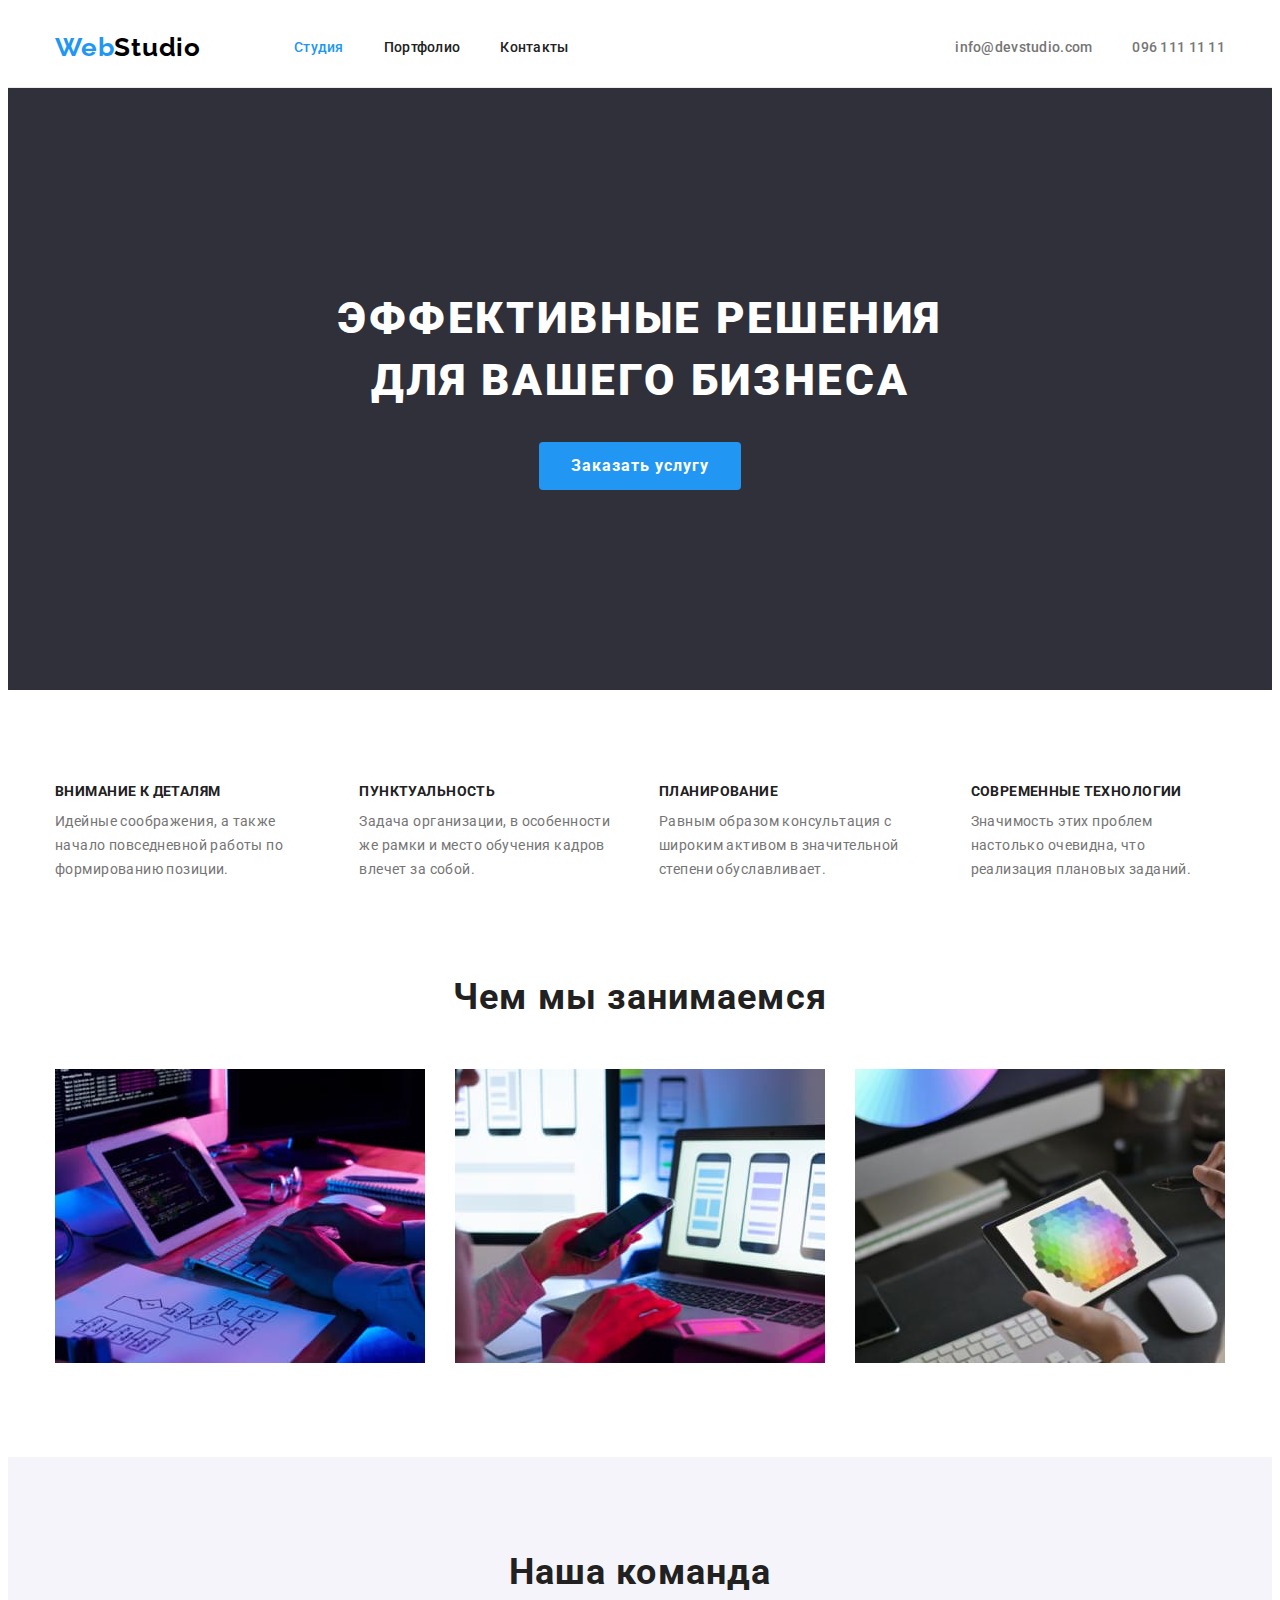
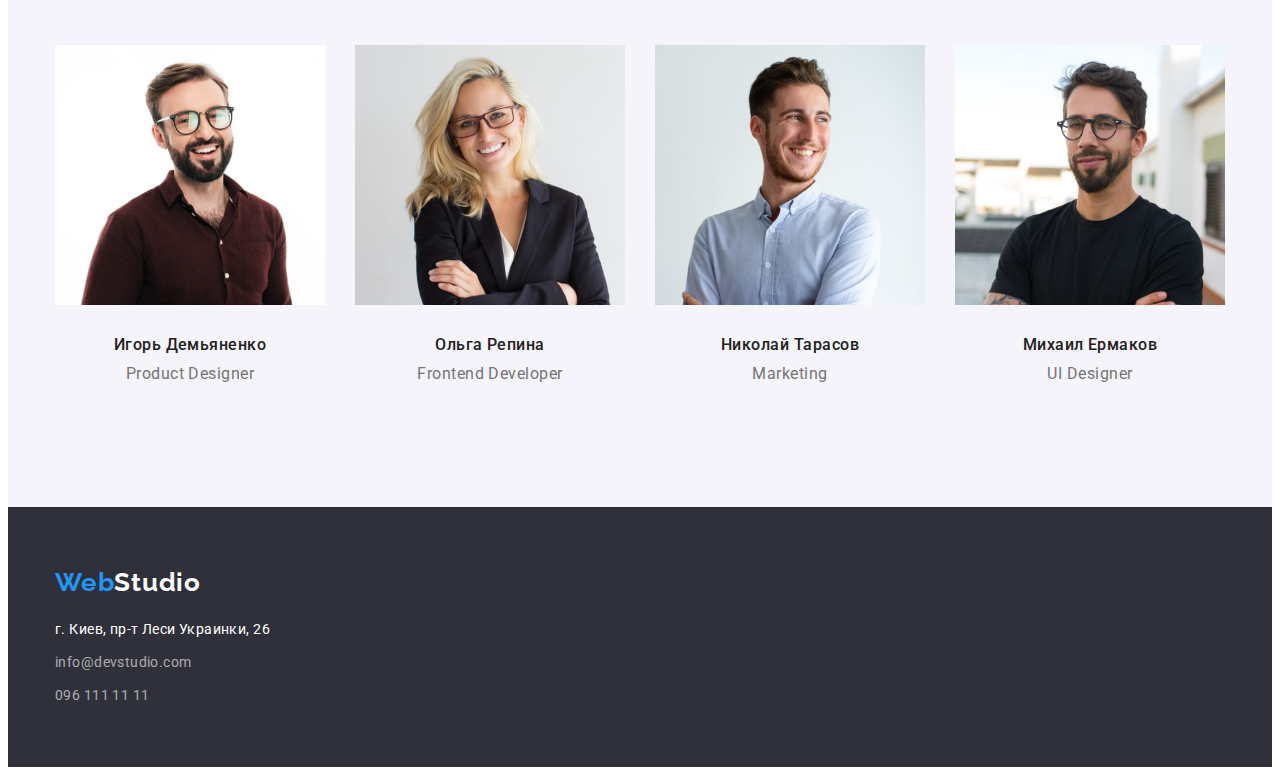
==== index.html @ 3baea6d1 "Initial commit" ====
<!DOCTYPE html>
<html lang="ru">
<head>
    <meta charset="UTF-8">
    <meta http-equiv="X-UA-Compatible" content="IE=edge">
    <meta name="viewport" content="width=device-width, initial-scale=1.0">
    <title>Студия</title>
<link rel="preconnect" href="https://fonts.googleapis.com">
<link rel="preconnect" href="https://fonts.gstatic.com" crossorigin>
<link href="https://fonts.googleapis.com/css2?family=Raleway:wght@700&family=Roboto:wght@400;500;700;900&display=swap"
      rel="stylesheet">
<link rel="stylesheet" href="https://cdnjs.cloudflare.com/ajax/libs/modern-normalize/1.1.0/modern-normalize.min.css"
    integrity="sha512-wpPYUAdjBVSE4KJnH1VR1HeZfpl1ub8YT/NKx4PuQ5NmX2tKuGu6U/JRp5y+Y8XG2tV+wKQpNHVUX03MfMFn9Q=="
    crossorigin="anonymous" referrerpolicy="no-referrer" />
<link rel="stylesheet" href="./css/styles.css">
</head>
<body class="body">
<!-- header -->
<header class="header">
    <!-- навигация -->
        <div class="main-nav container">
            <nav class="navigation">
            <a href="./index.html" class="logo logo-h">Web<span class="logo-header">Studio</span></a>
            <ul class="site-nav">
                <li class="nav-item"><a href="./index.html" class="nav-link current">Студия</a></li>
                <li class="nav-item"><a href="./portfolio.html" class="nav-link">Портфолио</a></li>
                <li class="nav-item"><a href="/" class="nav-link">Контакты</a></li>
            </ul>
        </nav>
        <ul class="header-info">
            <li class="nav-item"><a href="mailto:info@devstudio.com" class="contacts-header">info@devstudio.com</a></li>
            <li class="nav-item"><a href="tel:+380961111111" class="contacts-header">096 111 11 11</a></li>
        </ul>
    </div>
</header>  
    <main>
<!-- hero -->
<section class="hero">
        <h1 class="hero-title">Эффективные решения <br>для вашего бизнеса</h1>
        <button type="button" class="hero-button">Заказать услугу</button>
</section>
<!-- особенности -->
<section class="section">
<div class="container">
        <h2 class="vis-hiden">Особенности</h2>
        <ul class="features">
            <li class="title-txt">
                <h3 class="title">Внимание к деталям</h3>
                <p class="text">Идейные соображения, а также начало повседневной работы по формированию позиции.</p>
            </li>
            <li class="title-txt">
                <h3 class="title">Пунктуальность</h3>
                <p class="text">Задача организации, в особенности же рамки и место обучения кадров влечет за собой.</p>
            </li>
            <li class="title-txt">
                <h3 class="title">Планирование</h3>
                <p class="text">Равным образом консультация с широким активом в значительной степени обуславливает.</p>
            </li>
            <li class="title-txt">
                <h3 class="title">Современные технологии</h3>
                <p class="text">Значимость этих проблем настолько очевидна, что реализация плановых заданий.</p>
            </li>
        </ul>
</div>
</section>
<!-- чем мы занимаемся -->
<section class="section section-work">
        <div class="container">
            <h2 class="section-title">Чем мы занимаемся</h2>
            <ul class="work">
                <li class="work-list">
                    <img src="./images/programming.jpg" alt="Програмирование" width="370" />
                </li>
                <li class="work-list">
                    <img src="./images/development.jpg" alt="Разработка" width="370" />
                </li>
                <li class="work-list">
                    <img src="./images/design.jpg" alt="Дизайн" width="370" />
                </li>
            </ul>
        </div>
</section>
<!-- команда -->
<section class="section section-team">
    <div class="container">
        <h2 class="section-title">Наша команда</h2>
        <ul class="team">
            <li class="team-unit">
                <img src="./images/product_designer.jpg" alt="Игорь Демьяненко" width="370" />
                <div class="team-txt">
                    <h3 class="team-title">Игорь Демьяненко</h3>
                <p lang="en" class="team-post">Product Designer</p>
                </div>
            </li>
            <li class="team-unit">
                <img src="./images/frontend_developer.jpg" alt="Ольга Репина" width="370" />
                <div class="team-txt">
                    <h3 class="team-title">Ольга Репина</h3>
                <p lang="en" class="team-post">Frontend Developer</p>
                </div>
            </li>
            <li class="team-unit">
                <img src="./images/marketing.jpg" alt="Николай Тарасов" width="370" />
                <div class="team-txt">
                    <h3 class="team-title">Николай Тарасов</h3>
                <p lang="en" class="team-post">Marketing</p>
                </div>
            </li>
            <li class="team-unit">
                <img src="./images/ui_designer.jpg" alt="Михаил Ермаков" width="370" />
               <div class="team-txt">
                    <h3 class="team-title">Михаил Ермаков</h3>
                <p lang="en" class="team-post">UI Designer</p>
               </div>
            </li>
        </ul>
    </div>
    </section>
</main>
<!-- footer -->
<footer class="footer">
    <div class="container">
       <a href="./index.html" class="logo logo-f">Web<span class="logo-footer">Studio</span></a>
        <address>
            <ul class="footer-info">
                <li class="footer-item"><a href="https://goo.gl/maps/7974E7wmpm6zUWJ98"
                        class="contacts-footer location">г. Киев, пр-т Леси
                        Украинки, 26</a>
                </li>
                <li class="footer-item"><a href="mailto:info@devstudio.com" class="contacts-footer">info@devstudio.com</a></li>
                <li class="footer-item"><a href="tel:+380961111111" class="contacts-footer">096 111 11 11</a></li>
            </ul>
        </address>
    </div>
</footer>
</body>

</html>
---- css/styles.css ----
:root {
  --title-text-color: #212121;
  --secondary-background-color: #f5f4fa;
  --primary-text-color: #757575;
  --accent-color: #2196f3;
  --primary-font: "Roboto";
  --secondary-font: "Raleway";
}

*,
*::before,
*::after {
  box-sizing: border-box;
}

body {
  color: var(--title-text-color);
  font-family: var(--primary-font), sans-serif;
  background-color: #ffffff;
}

address {
  font-style: normal;
}

ul,
ol {
  list-style: none;
  margin: 0;
  padding: 0;
}

h1,
h2,
h3,
h4,
h5,
h6,
p {
  margin: 0;
}

a {
  text-decoration: none;
}

img {
  display: block;
  max-width: 100%;
  height: auto;
}
/* ===container=== */
.container {
  margin-left: auto;
  margin-right: auto;
  padding-left: 15px;
  padding-right: 15px;
  width: 1200px;
}
/* ================================================ */

/* скрытые элементы */
.vis-hiden {
  width: 1px;
  height: 1px;
  visibility: hidden;
  margin-top: -1px;
}

/* ===навигация сайта===, ===header=== */

.header {
  border-bottom: 1px solid #ececec;
}

.main-nav {
  display: flex;
}

.header-info {
  margin-left: auto;
}
.site-nav,
.header-info {
  display: flex;
}

.navigation {
  display: flex;
  align-items: center;
}

.nav-item {
  margin-right: 40px;
}
.nav-item:last-child {
  margin-right: 0;
}

.nav-link,
.contacts-header {
  padding: 32px 0;
  display: block;
  color: var(--title-text-color);
  font-weight: 500;
  font-size: 14px;
  line-height: 1.1;
  letter-spacing: 0.02em;
}
.contacts-header {
  color: var(--primary-text-color);
}

.nav-link:focus,
.contacts-header:hover,
.nav-link:hover,
.contacts-header:focus,
.nav-link.current {
  color: var(--accent-color);
}

/* ============================================= */

/* логотип студии */
.logo {
  display: inline-block;
  color: var(--accent-color);
  font-family: var(--secondary-font);
  font-weight: 700;
  font-size: 26px;
  line-height: 1.2;
  letter-spacing: 0.03em;
}

.logo.logo-h {
  margin-right: 93px;
}

.logo-header {
  color: #000000;
}
.logo-footer {
  color: #ffffff;
}
/* =============================================== */

/* страница ===студия=== */

/* герой */
.hero {
  text-align: center;
  background-color: #2f303a;
  padding: 200px 0;
}

.hero-button {
  border-radius: 4px;
  border: transparent;
  display: inline-block;
  padding: 10px 32px;
  font-family: inherit;
  font-weight: 700;
  font-size: 16px;
  line-height: 1.8;
  letter-spacing: 0.06em;
  cursor: pointer;
  color: #ffffff;
  background: var(--accent-color);
}

.hero-title {
  margin-bottom: 30px;
  color: #ffffff;
  font-weight: 900;
  font-size: 44px;
  line-height: 1.4;
  letter-spacing: 0.06em;
  text-transform: uppercase;
}
/* ========================================== */

/* заголовки секций студии */
.section {
  padding: 94px 0;
}

.section-title {
  text-align: center;
  margin-bottom: 50px;
  font-weight: 700;
  font-size: 36px;
  line-height: 1.2;
  letter-spacing: 0.03em;
}
/* ========================================= */

/* особенности */
.features {
  display: flex;
}

.title {
  margin-bottom: 10px;
  color: var(--title-text-color);
  font-weight: 700;
  font-size: 14px;
  line-height: 1.14;
  letter-spacing: 0.03em;
  text-transform: uppercase;
}

.text {
  color: var(--primary-text-color);
  font-size: 14px;
  line-height: 1.71;
  letter-spacing: 0.03em;
}

.title-txt {
  margin-right: 30px;
}

.title-txt:last-child {
  margin-right: 0;
}

/* ======================================== */

/* чем мы занимаемся */
.section-work {
  padding-top: 0;
}

.work {
  display: flex;
}

.work-list {
  margin-right: 30px;
}

.work-list:last-child {
  margin-right: 0;
}
/* ======================================== */

/* команда */
.section-team {
  background-color: var(--secondary-background-color);
}
.team-txt {
  padding: 30px 0;
}

.team {
  margin-left: -30px;
  display: flex;
  wrap: wrap;
}

.team-unit {
  flex-basis: calc(100% / 4 - 30px);
  margin-left: 30px;
}

.team-title {
  margin-bottom: 10px;
  text-align: center;
  font-weight: 500;
  font-size: 16px;
  line-height: 1.2;
  letter-spacing: 0.03em;
}

.team-post {
  text-align: center;
  color: var(--primary-text-color);
  font-size: 16px;
  line-height: 1.2;
  letter-spacing: 0.03em;
}
/* ============================================ */

/* страница ===портфолио===*/

/* кнопки портфолио */
.filter-btn {
  margin-right: 8px;
}

.filter-btn:last-child {
  margin-right: 0;
}

.button:hover,
.button:focus {
  color: var(--accent-color);
}
.button:active {
  background-color: var(--accent-color);
  color: #ffffff;
}

.filter {
  margin-bottom: 50px;
  display: flex;
  justify-content: center;
}

.button {
  border: transparent;
  border-radius: 4px;
  text-align: center;
  padding: 6px 22px;
  font-family: inherit;
  cursor: pointer;
  font-weight: 500;
  font-size: 16px;
  line-height: 1.6;
}
/* ============================================= */

/* галерея портфолио */
.portfolio {
  display: flex;
  flex-wrap: wrap;
  margin-left: -30px;
  margin-top: -30px;
}

.item {
  flex-basis: calc(100% / 3 - 30px);
  margin-left: 30px;
  margin-top: 30px;
}
.port-txt {
  border: 1px solid #eeeeee;
  padding: 20px 24px;
}

.port-title {
  margin-bottom: 4px;
  font-weight: 700;
  font-size: 18px;
  line-height: 2;
  letter-spacing: 0.06em;
}

.port-branch {
  color: var(--primary-text-color);
  font-size: 16px;
  line-height: 1.9;
  letter-spacing: 0.03em;
}
/* ================================================ */

/* ===футер=== */
.footer {
  background: #2f303a;
  padding: 60px 0;
}
.logo.logo-f {
  margin-bottom: 20px;
}

/* footer contacts  */
.contacts-footer {
  font-size: 14px;
  line-height: 1.7;
  letter-spacing: 0.03em;
  color: rgba(255, 255, 255, 0.6);
}

.contacts-footer.location {
  color: #ffffff;
}

.contacts-footer:focus,
.contacts-footer:hover {
  color: var(--accent-color);
}

.footer-item {
  margin-bottom: 9px;
}
.footer-item:last-child {
  margin-bottom: 0;
}
/* =================== end of css ================== */
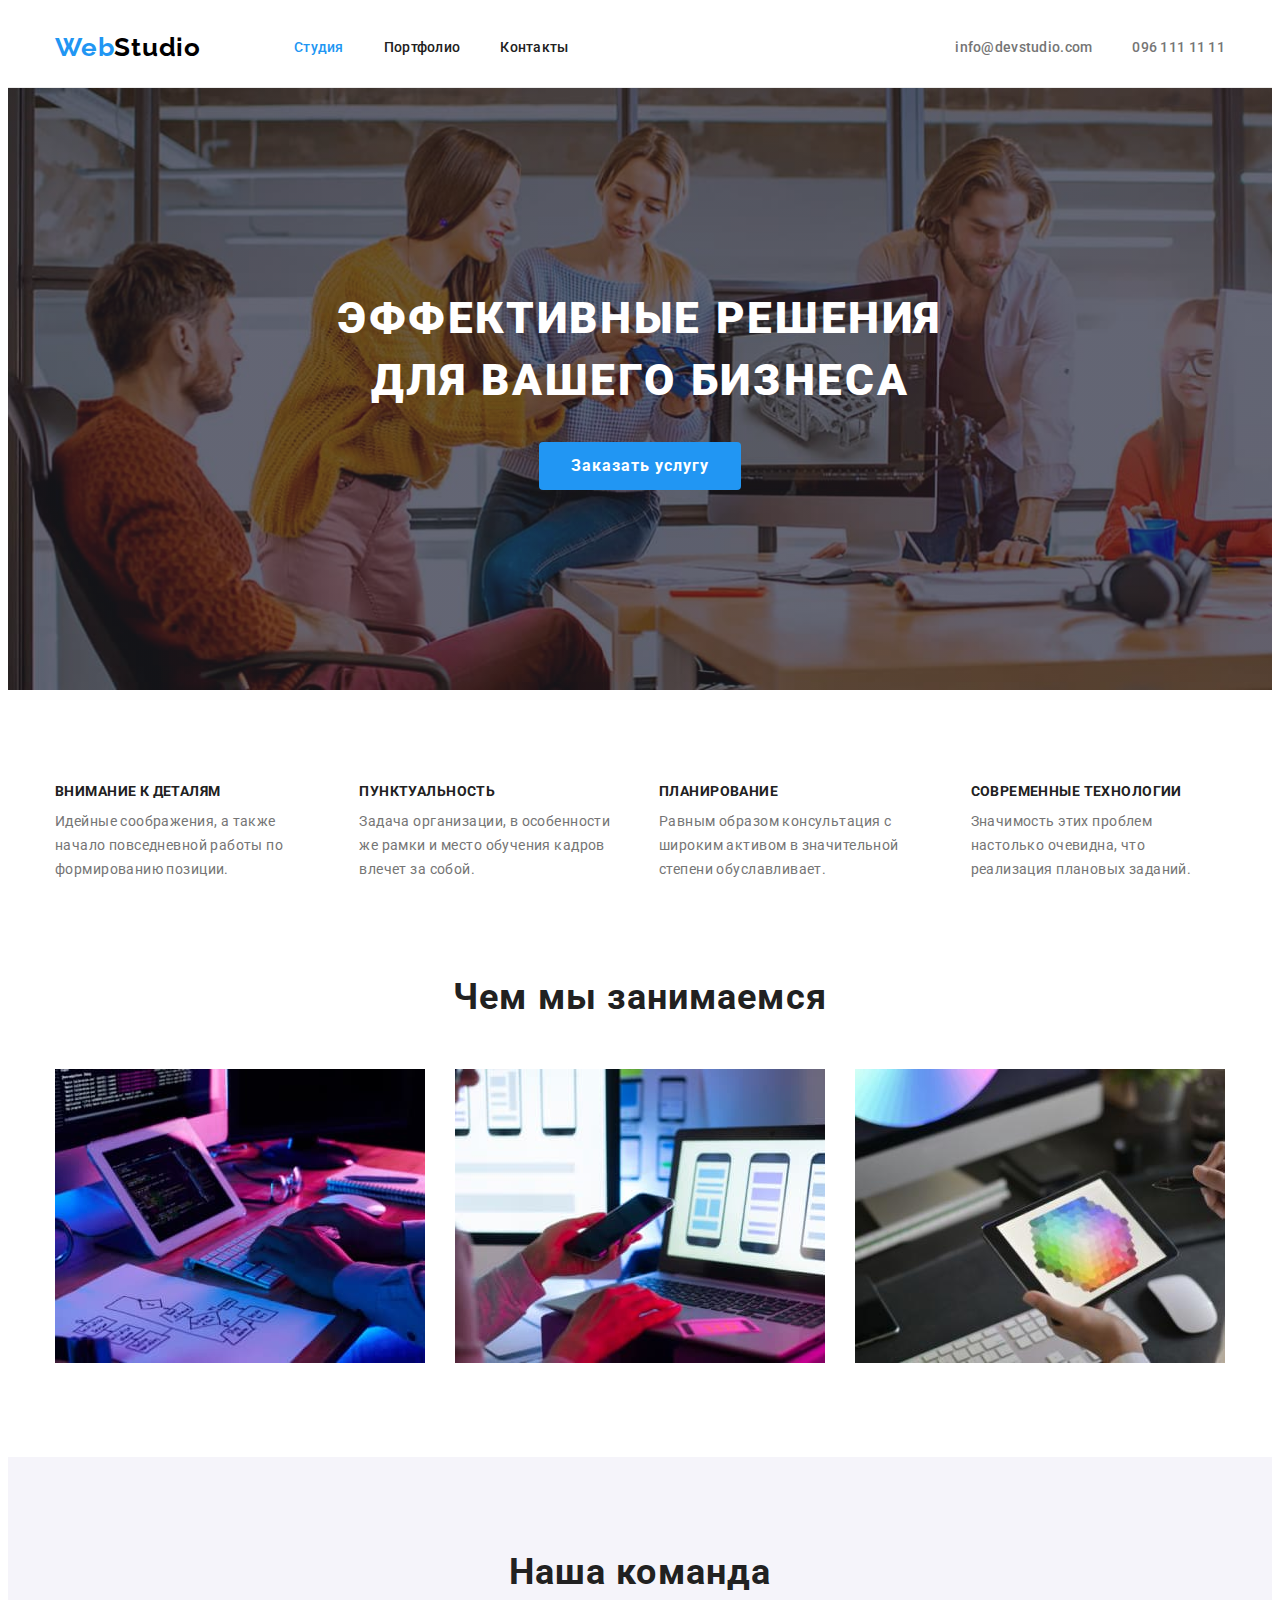
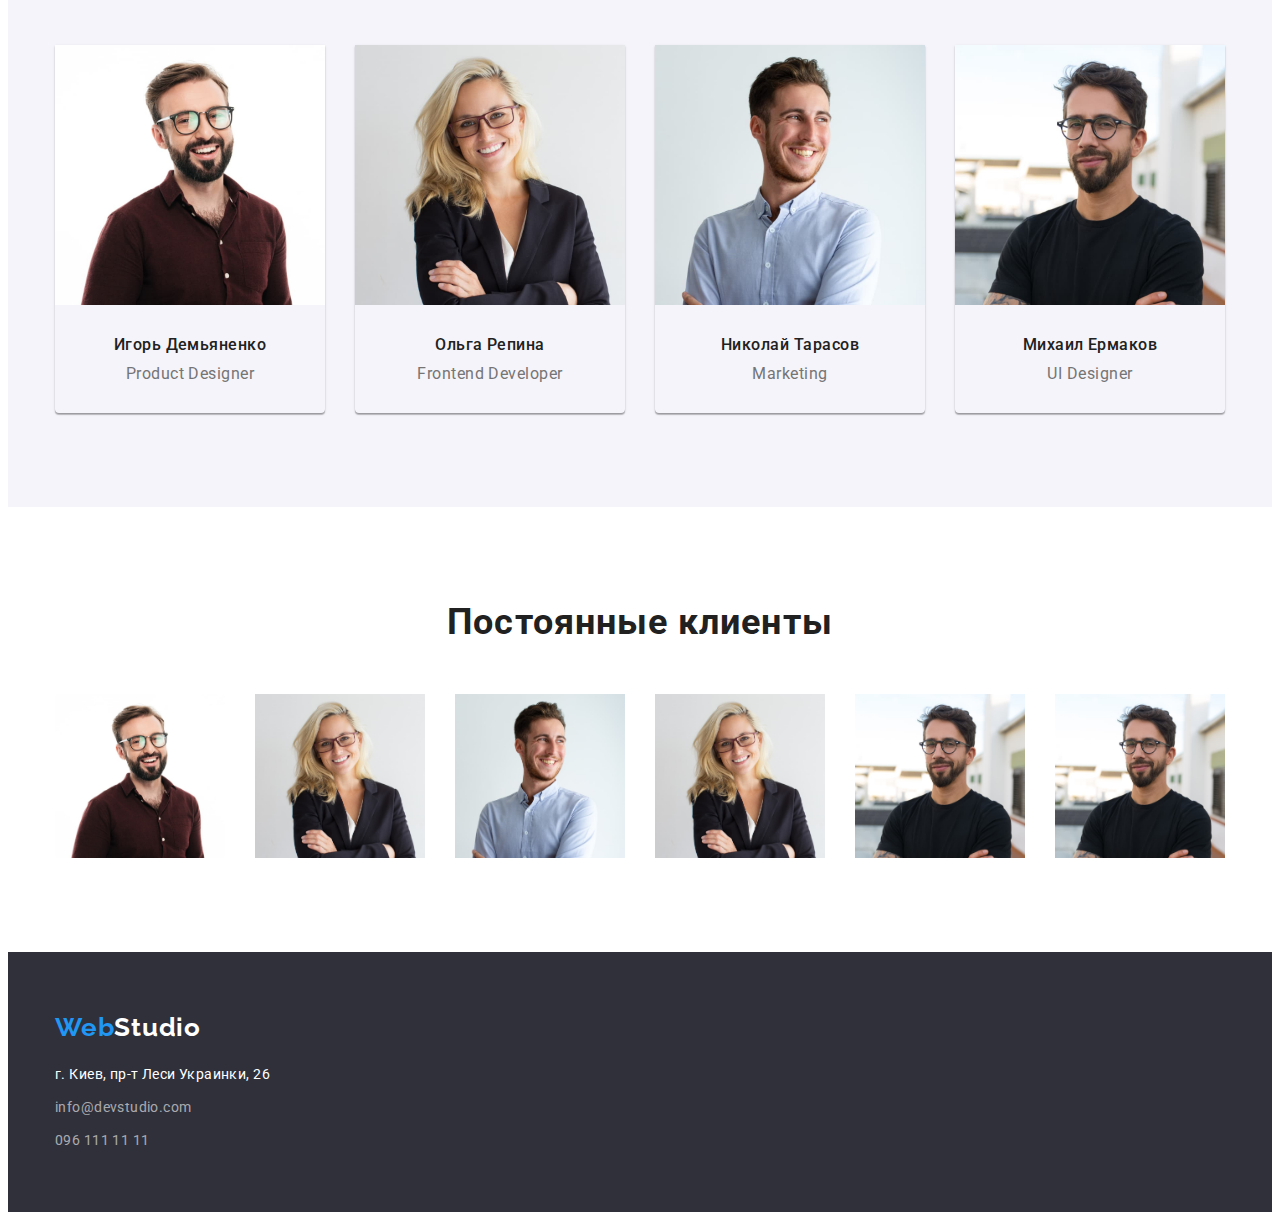
==== commit 73b7bd84: "сделал фона и тени" ====
--- a/index.html
+++ b/index.html
@@ -28,7 +28,11 @@
             </ul>
         </nav>
         <ul class="header-info">
-            <li class="nav-item"><a href="mailto:info@devstudio.com" class="contacts-header">info@devstudio.com</a></li>
+            <li class="nav-item"><a href="mailto:info@devstudio.com" class="contacts-header">
+                <span class="icon"></span>
+                info@devstudio.com
+            </a>
+            </li>
             <li class="nav-item"><a href="tel:+380961111111" class="contacts-header">096 111 11 11</a></li>
         </ul>
     </div>
@@ -116,6 +120,38 @@
         </ul>
     </div>
     </section>
+    <!-- клиенты -->
+    <!-- список ссылок -->
+    <section class="section section-client">
+        <div class="container">
+            <h2 class="section-title">Постоянные клиенты</h2>
+            <ul class="clients">
+                <li class="cl-unit">
+                    <img src="./images/product_designer.jpg" alt="Игорь Демьяненко" width="370" />
+                </li>
+
+                <li class="cl-unit">
+                    <img src="./images/frontend_developer.jpg" alt="Ольга Репина" width="370" />
+                </li>
+
+                <li class="cl-unit">
+                    <img src="./images/marketing.jpg" alt="Николай Тарасов" width="370" />
+                </li>
+
+                <li class="cl-unit">
+                    <img src="./images/frontend_developer.jpg" alt="Ольга Репина" width="370" />
+                </li>
+
+                <li class="cl-unit">
+                    <img src="./images/ui_designer.jpg" alt="Михаил Ермаков" width="370" />
+                </li>
+
+                <li class="cl-unit">
+                    <img src="./images/ui_designer.jpg" alt="Михаил Ермаков" width="370" />
+                </li>
+            </ul>
+        </div>
+    </section>
 </main>
 <!-- footer -->
 <footer class="footer">
--- a/css/styles.css
+++ b/css/styles.css
@@ -148,8 +148,15 @@
 
 /* герой */
 .hero {
+  background-color: #212121;
+  background-image: linear-gradient(
+      rgba(47, 48, 58, 0.4),
+      rgba(47, 48, 58, 0.4)
+    ),
+    url(../images/bg-1.jpg);
+  background-size: cover;
   text-align: center;
-  background-color: #2f303a;
+  background-repeat: no-repeat;
   padding: 200px 0;
 }
 
@@ -261,6 +268,9 @@
 .team-unit {
   flex-basis: calc(100% / 4 - 30px);
   margin-left: 30px;
+  box-shadow: 0px 1px 3px rgba(0, 0, 0, 0.12), 0px 1px 1px rgba(0, 0, 0, 0.14),
+    0px 2px 1px rgba(0, 0, 0, 0.2);
+  border-radius: 0px 0px 4px 4px;
 }
 
 .team-title {
@@ -281,6 +291,21 @@
 }
 /* ============================================ */
 
+/* клиенты */
+
+.clients {
+  margin-left: -30px;
+  display: flex;
+  wrap: wrap;
+}
+
+.cl-unit {
+  flex-basis: calc(100% / 6 - 30px);
+  margin-left: 30px;
+}
+
+/* ============================================ */
+
 /* страница ===портфолио===*/
 
 /* кнопки портфолио */
@@ -295,6 +320,8 @@
 .button:hover,
 .button:focus {
   color: var(--accent-color);
+  box-shadow: 0px 1px 1px rgba(0, 0, 0, 0.12), 0px 4px 4px rgba(0, 0, 0, 0.06),
+    1px 4px 6px rgba(0, 0, 0, 0.16);
 }
 .button:active {
   background-color: var(--accent-color);
@@ -329,10 +356,16 @@
 }
 
 .item {
+  cursor: pointer;
   flex-basis: calc(100% / 3 - 30px);
   margin-left: 30px;
   margin-top: 30px;
 }
+.item:hover {
+  box-shadow: 0px 1px 1px rgba(0, 0, 0, 0.12), 0px 4px 4px rgba(0, 0, 0, 0.06),
+    1px 4px 6px rgba(0, 0, 0, 0.16);
+}
+
 .port-txt {
   border: 1px solid #eeeeee;
   padding: 20px 24px;
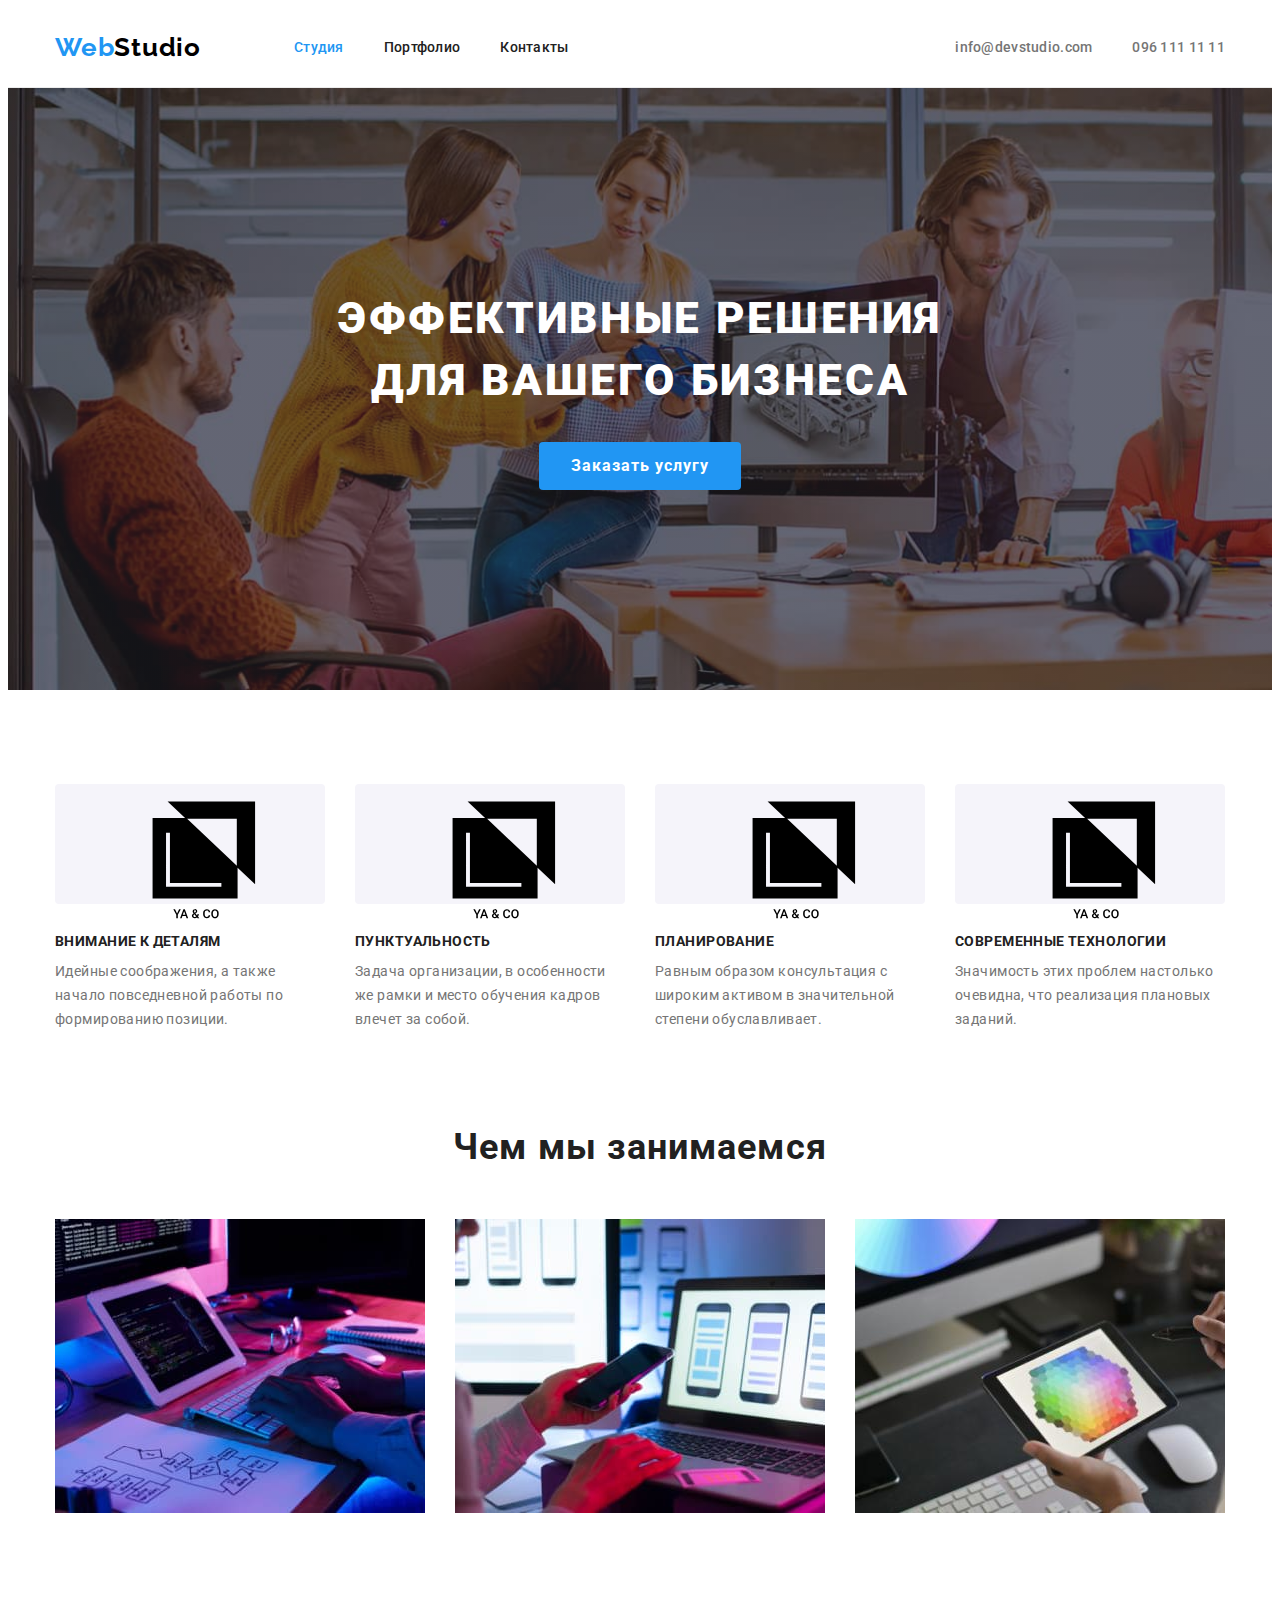
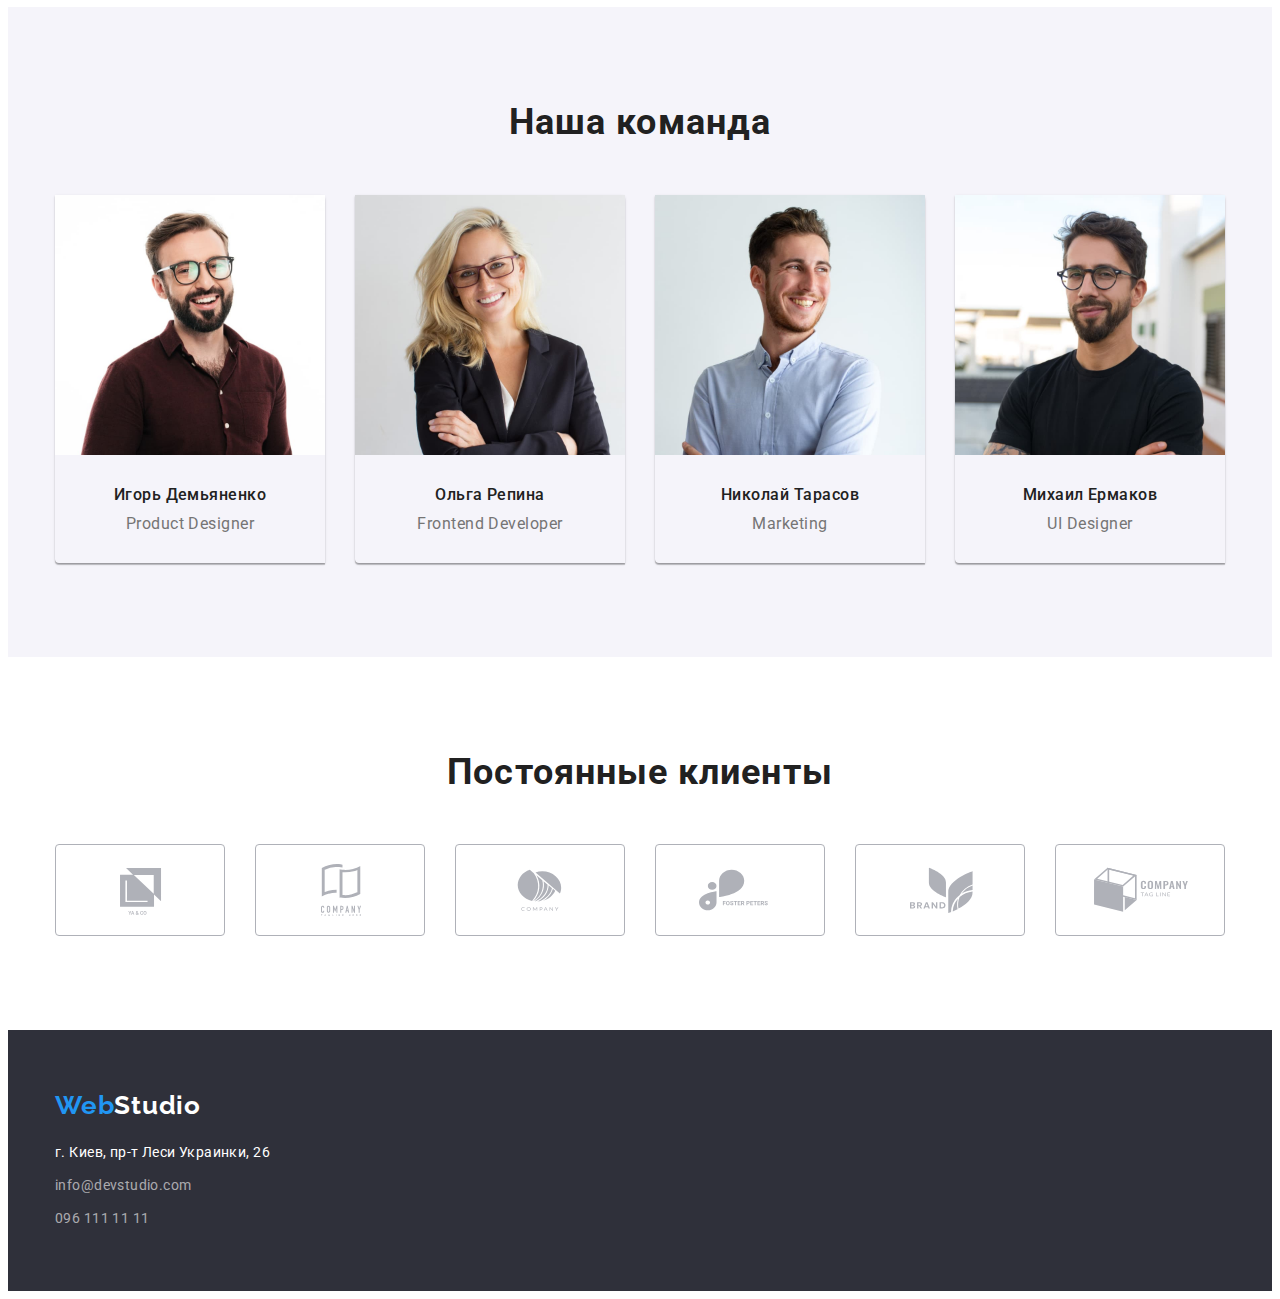
==== commit 26541259: "стартанул особенности" ====
--- a/index.html
+++ b/index.html
@@ -49,18 +49,38 @@
         <h2 class="vis-hiden">Особенности</h2>
         <ul class="features">
             <li class="title-txt">
+                <div class="feat-ico">
+                <svg class="feat-logo">
+                    <use href="./images/sprite.svg#icon-cl1"></use>
+                </svg>
+            </div>
                 <h3 class="title">Внимание к деталям</h3>
                 <p class="text">Идейные соображения, а также начало повседневной работы по формированию позиции.</p>
             </li>
             <li class="title-txt">
+                <div class="feat-ico">
+                <svg class="feat-logo">
+                    <use href="./images/sprite.svg#icon-cl1"></use>
+                </svg>
+            </div>
                 <h3 class="title">Пунктуальность</h3>
                 <p class="text">Задача организации, в особенности же рамки и место обучения кадров влечет за собой.</p>
             </li>
             <li class="title-txt">
+                <div class="feat-ico">
+                <svg class="feat-logo">
+                    <use href="./images/sprite.svg#icon-cl1"></use>
+                </svg>
+            </div>
                 <h3 class="title">Планирование</h3>
                 <p class="text">Равным образом консультация с широким активом в значительной степени обуславливает.</p>
             </li>
             <li class="title-txt">
+                <div class="feat-ico">
+                <svg class="feat-logo">
+                    <use href="./images/sprite.svg#icon-cl1"></use>
+                </svg>
+            </div>
                 <h3 class="title">Современные технологии</h3>
                 <p class="text">Значимость этих проблем настолько очевидна, что реализация плановых заданий.</p>
             </li>
@@ -126,28 +146,53 @@
         <div class="container">
             <h2 class="section-title">Постоянные клиенты</h2>
             <ul class="clients">
-                <li class="cl-unit">
-                    <img src="./images/product_designer.jpg" alt="Игорь Демьяненко" width="370" />
-                </li>
-
-                <li class="cl-unit">
-                    <img src="./images/frontend_developer.jpg" alt="Ольга Репина" width="370" />
-                </li>
-
-                <li class="cl-unit">
-                    <img src="./images/marketing.jpg" alt="Николай Тарасов" width="370" />
-                </li>
-
-                <li class="cl-unit">
-                    <img src="./images/frontend_developer.jpg" alt="Ольга Репина" width="370" />
-                </li>
-
-                <li class="cl-unit">
-                    <img src="./images/ui_designer.jpg" alt="Михаил Ермаков" width="370" />
-                </li>
-
-                <li class="cl-unit">
-                    <img src="./images/ui_designer.jpg" alt="Михаил Ермаков" width="370" />
+                
+                <li class="cl-unit">
+                    <a href="" class="cl-link">
+                <svg class="cl-logo">
+                    <use href="./images/sprite.svg#icon-cl1"></use>
+                </svg>
+                </a>
+                </li>
+
+                <li class="cl-unit">
+                    <a href="" class="cl-link">
+                <svg class="cl-logo">
+                    <use href="./images/sprite.svg#icon-cl2"></use>
+                </svg>
+                </a>
+                </li>
+
+                <li class="cl-unit">
+                    <a href="" class="cl-link">
+                <svg class="cl-logo">
+                    <use href="./images/sprite.svg#icon-cl3"></use>
+                </svg>
+                </a>
+                </li>
+
+                <li class="cl-unit">
+                    <a href="" class="cl-link">
+                <svg class="cl-logo">
+                    <use href="./images/sprite.svg#icon-cl4"></use>
+                </svg>
+                </a>
+                </li>
+
+                <li class="cl-unit">
+                    <a href="" class="cl-link">
+                <svg class="cl-logo">
+                    <use href="./images/sprite.svg#icon-cl5"></use>
+                </svg>
+                </a>
+                </li>
+
+                <li class="cl-unit">
+                    <a href="" class="cl-link">
+                <svg class="cl-logo">
+                    <use href="./images/sprite.svg#icon-cl6"></use>
+                </svg>
+                </a>
                 </li>
             </ul>
         </div>
--- a/css/styles.css
+++ b/css/styles.css
@@ -206,6 +206,14 @@
   display: flex;
 }
 
+.feat-ico {
+  margin-bottom: 30px;
+  width: 270px;
+  height: 120px;
+  background: #f5f4fa;
+  border-radius: 4px;
+}
+
 .title {
   margin-bottom: 10px;
   color: var(--title-text-color);
@@ -270,7 +278,7 @@
   margin-left: 30px;
   box-shadow: 0px 1px 3px rgba(0, 0, 0, 0.12), 0px 1px 1px rgba(0, 0, 0, 0.14),
     0px 2px 1px rgba(0, 0, 0, 0.2);
-  border-radius: 0px 0px 4px 4px;
+  border-radius: 0 4px;
 }
 
 .team-title {
@@ -294,16 +302,41 @@
 /* клиенты */
 
 .clients {
-  margin-left: -30px;
-  display: flex;
-  wrap: wrap;
+  display: flex;
 }
 
 .cl-unit {
-  flex-basis: calc(100% / 6 - 30px);
-  margin-left: 30px;
-}
-
+  display: flex;
+  justify-content: center;
+  margin-right: 30px;
+}
+
+.cl-unit:last-child {
+  margin-right: 0;
+}
+
+.cl-logo {
+  width: 106px;
+  height: 60px;
+  fill: #afb1b8;
+}
+
+.cl-logo:hover,
+.cl-logo:focus {
+  fill: var(--accent-color);
+}
+
+.cl-link {
+  width: 170px;
+  height: 92px;
+  padding: 16px 32px;
+  border: 1px solid #afb1b8;
+  border-radius: 4px;
+}
+.cl-link:hover,
+.cl-link:focus {
+  border: 1px solid var(--accent-color);
+}
 /* ============================================ */
 
 /* страница ===портфолио===*/
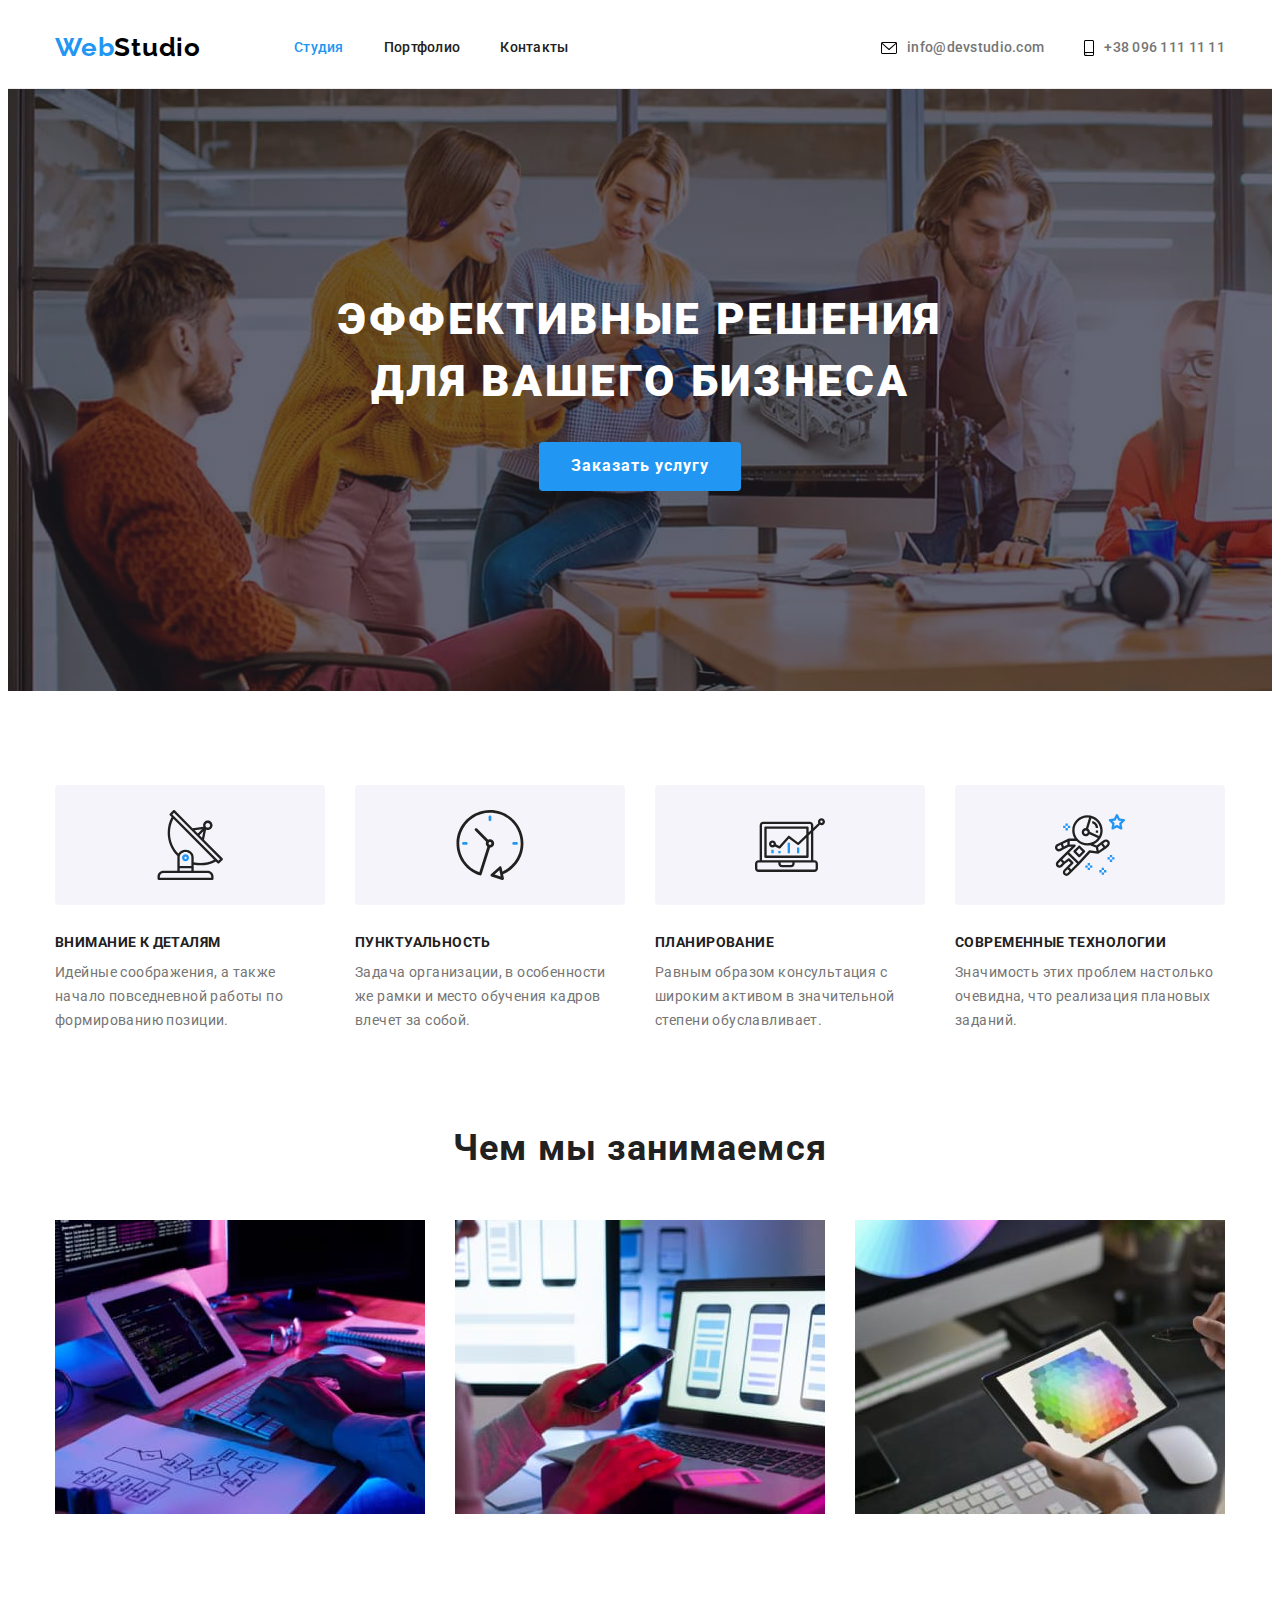
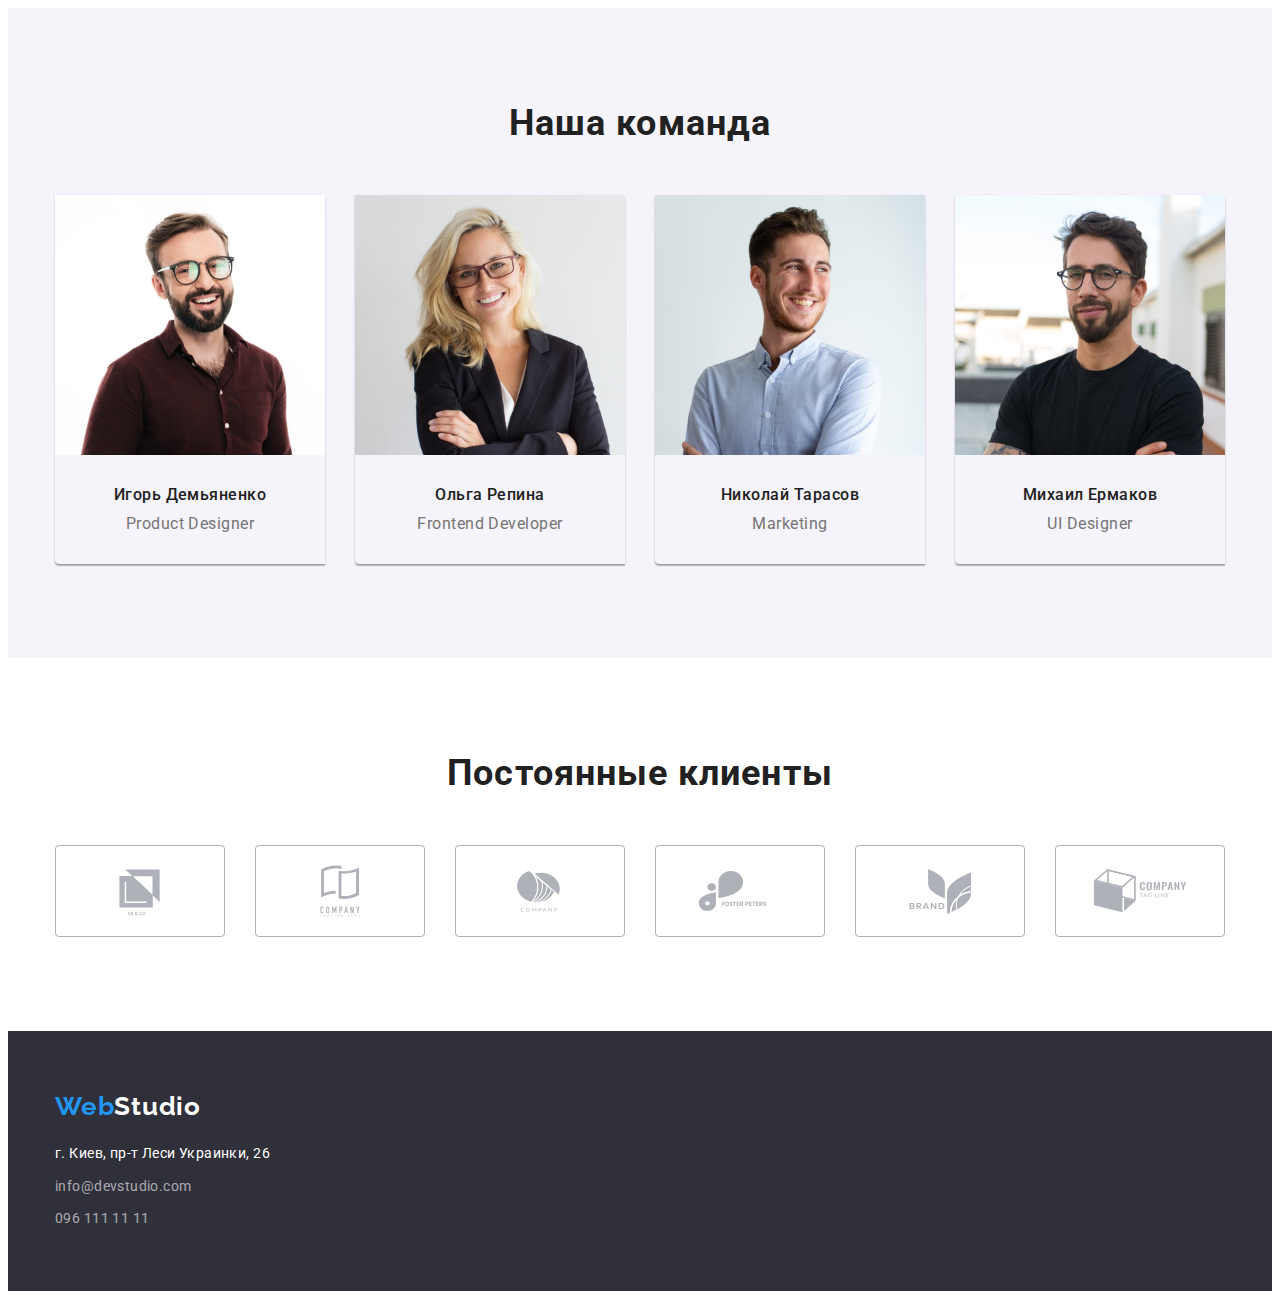
==== commit 047c87c0: "+ header, + clients" ====
--- a/index.html
+++ b/index.html
@@ -29,11 +29,13 @@
         </nav>
         <ul class="header-info">
             <li class="nav-item"><a href="mailto:info@devstudio.com" class="contacts-header">
-                <span class="icon"></span>
-                info@devstudio.com
-            </a>
-            </li>
-            <li class="nav-item"><a href="tel:+380961111111" class="contacts-header">096 111 11 11</a></li>
+            <svg class="contacts-ico" width="16" height="12">
+                    <use href="./images/sprite.svg#icon-mail"></use>
+                </svg>info@devstudio.com</a></li>
+            <li class="nav-item"><a href="tel:+380961111111" class="contacts-header">
+            <svg class="contacts-ico" width="10" height="16">
+                    <use href="./images/sprite.svg#icon-smartphone"></use>
+                </svg>+38 096 111 11 11</a></li>
         </ul>
     </div>
 </header>  
@@ -44,14 +46,14 @@
         <button type="button" class="hero-button">Заказать услугу</button>
 </section>
 <!-- особенности -->
-<section class="section">
+<section class="section section-feat">
 <div class="container">
         <h2 class="vis-hiden">Особенности</h2>
         <ul class="features">
             <li class="title-txt">
                 <div class="feat-ico">
                 <svg class="feat-logo">
-                    <use href="./images/sprite.svg#icon-cl1"></use>
+                    <use href="./images/sprite.svg#icon-group"></use>
                 </svg>
             </div>
                 <h3 class="title">Внимание к деталям</h3>
@@ -60,7 +62,7 @@
             <li class="title-txt">
                 <div class="feat-ico">
                 <svg class="feat-logo">
-                    <use href="./images/sprite.svg#icon-cl1"></use>
+                    <use href="./images/sprite.svg#icon-clock"></use>
                 </svg>
             </div>
                 <h3 class="title">Пунктуальность</h3>
@@ -69,7 +71,7 @@
             <li class="title-txt">
                 <div class="feat-ico">
                 <svg class="feat-logo">
-                    <use href="./images/sprite.svg#icon-cl1"></use>
+                    <use href="./images/sprite.svg#icon-diagram"></use>
                 </svg>
             </div>
                 <h3 class="title">Планирование</h3>
@@ -78,7 +80,7 @@
             <li class="title-txt">
                 <div class="feat-ico">
                 <svg class="feat-logo">
-                    <use href="./images/sprite.svg#icon-cl1"></use>
+                    <use href="./images/sprite.svg#icon-astronaut"></use>
                 </svg>
             </div>
                 <h3 class="title">Современные технологии</h3>
--- a/css/styles.css
+++ b/css/styles.css
@@ -76,12 +76,20 @@
 .main-nav {
   display: flex;
 }
+.contacts-ico {
+  margin-right: 10px;
+}
+.contacts-header:hover .contacts-ico,
+.contacts-header:focus .contacts-ico {
+  fill: var(--accent-color);
+}
 
 .header-info {
+  display: flex;
   margin-left: auto;
 }
-.site-nav,
-.header-info {
+
+.site-nav {
   display: flex;
 }
 
@@ -91,8 +99,12 @@
 }
 
 .nav-item {
+  display: flex;
+  align-content: center;
   margin-right: 40px;
-}
+  align-items: center;
+}
+
 .nav-item:last-child {
   margin-right: 0;
 }
@@ -108,6 +120,9 @@
   letter-spacing: 0.02em;
 }
 .contacts-header {
+  display: inline-flex;
+  justify-content: center;
+  align-items: center;
   color: var(--primary-text-color);
 }
 
@@ -207,11 +222,18 @@
 }
 
 .feat-ico {
+  display: flex;
+  justify-content: center;
+  align-items: center;
   margin-bottom: 30px;
   width: 270px;
   height: 120px;
   background: #f5f4fa;
   border-radius: 4px;
+}
+.feat-logo {
+  width: 70px;
+  height: 70px;
 }
 
 .title {
@@ -310,6 +332,9 @@
   justify-content: center;
   margin-right: 30px;
 }
+.cl-link {
+  display: flex;
+}
 
 .cl-unit:last-child {
   margin-right: 0;
@@ -320,11 +345,8 @@
   height: 60px;
   fill: #afb1b8;
 }
-
-.cl-logo:hover,
-.cl-logo:focus {
-  fill: var(--accent-color);
-}
+/* .класс-ссылки:hover .класс-иконки {
+  fill: нужный цвет; */
 
 .cl-link {
   width: 170px;
@@ -332,6 +354,11 @@
   padding: 16px 32px;
   border: 1px solid #afb1b8;
   border-radius: 4px;
+}
+
+.cl-link:hover .cl-logo,
+.cl-link:focus .cl-logo {
+  fill: var(--accent-color);
 }
 .cl-link:hover,
 .cl-link:focus {
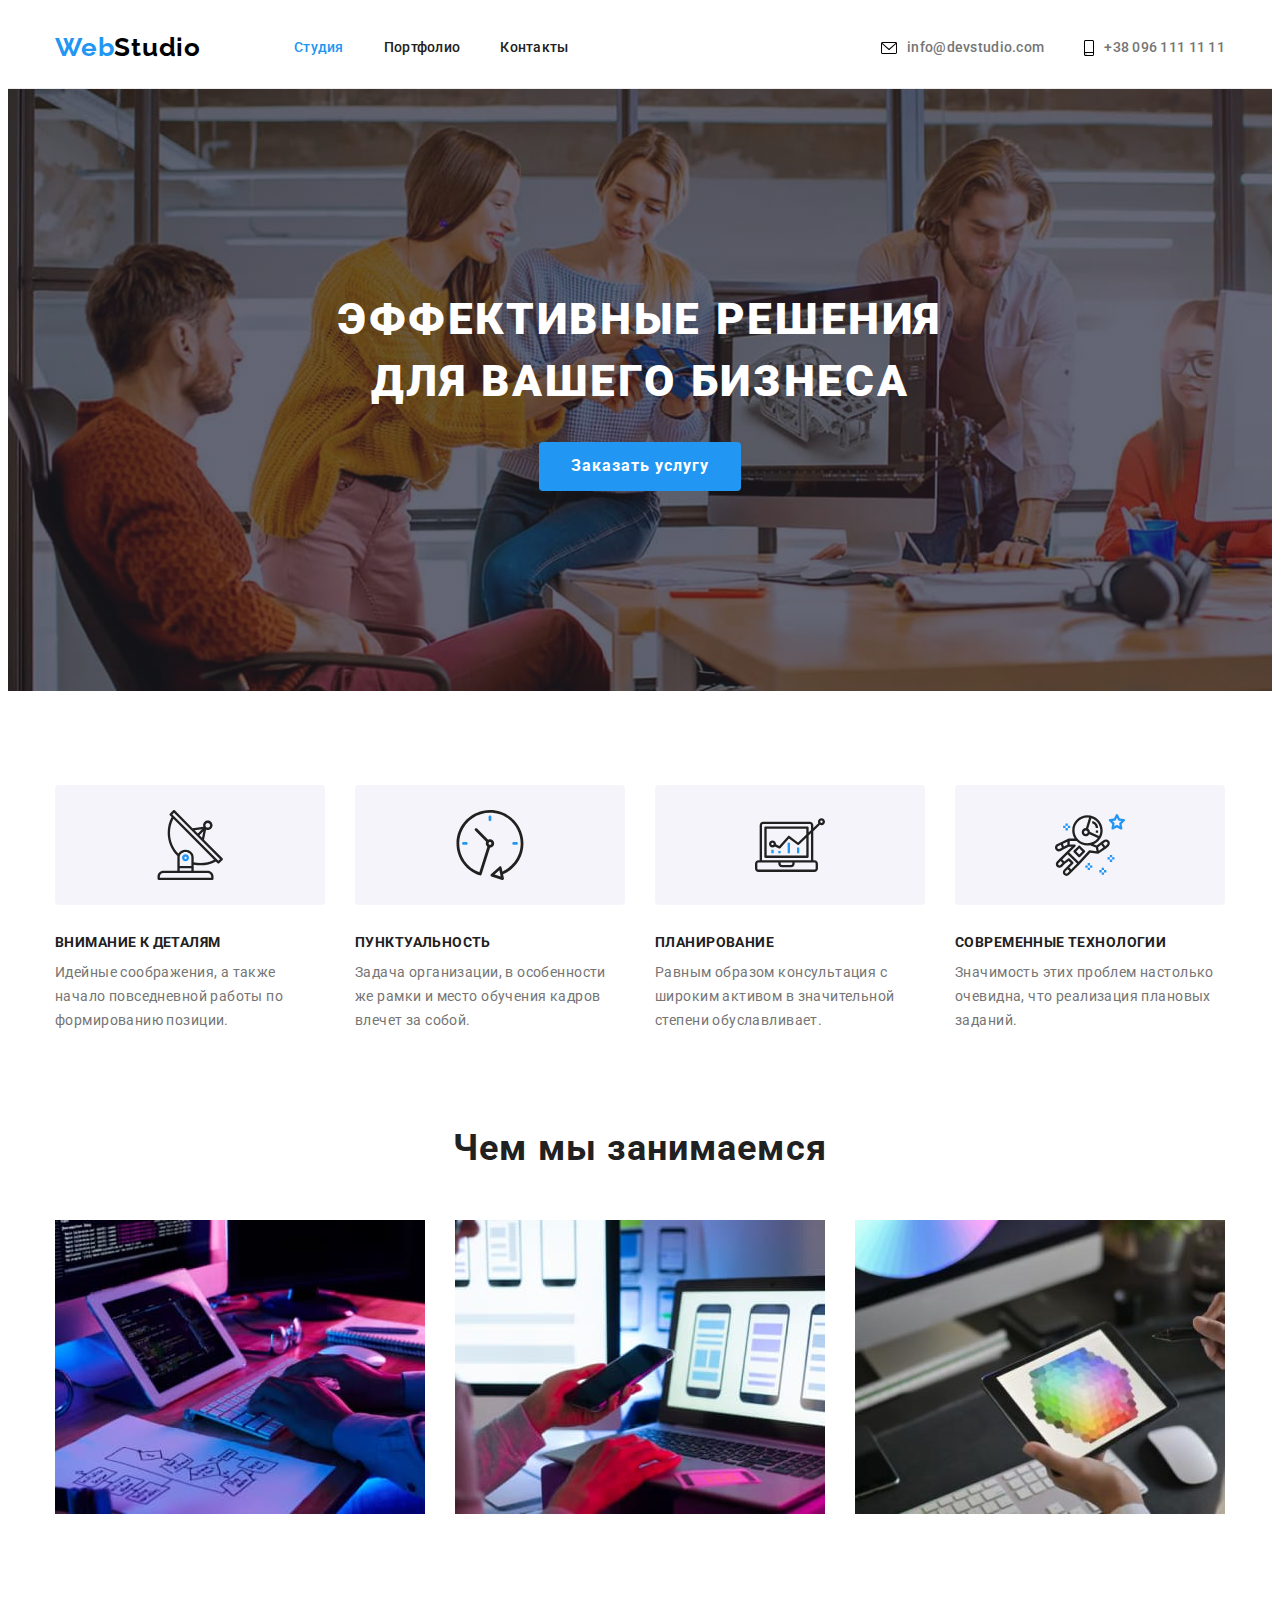
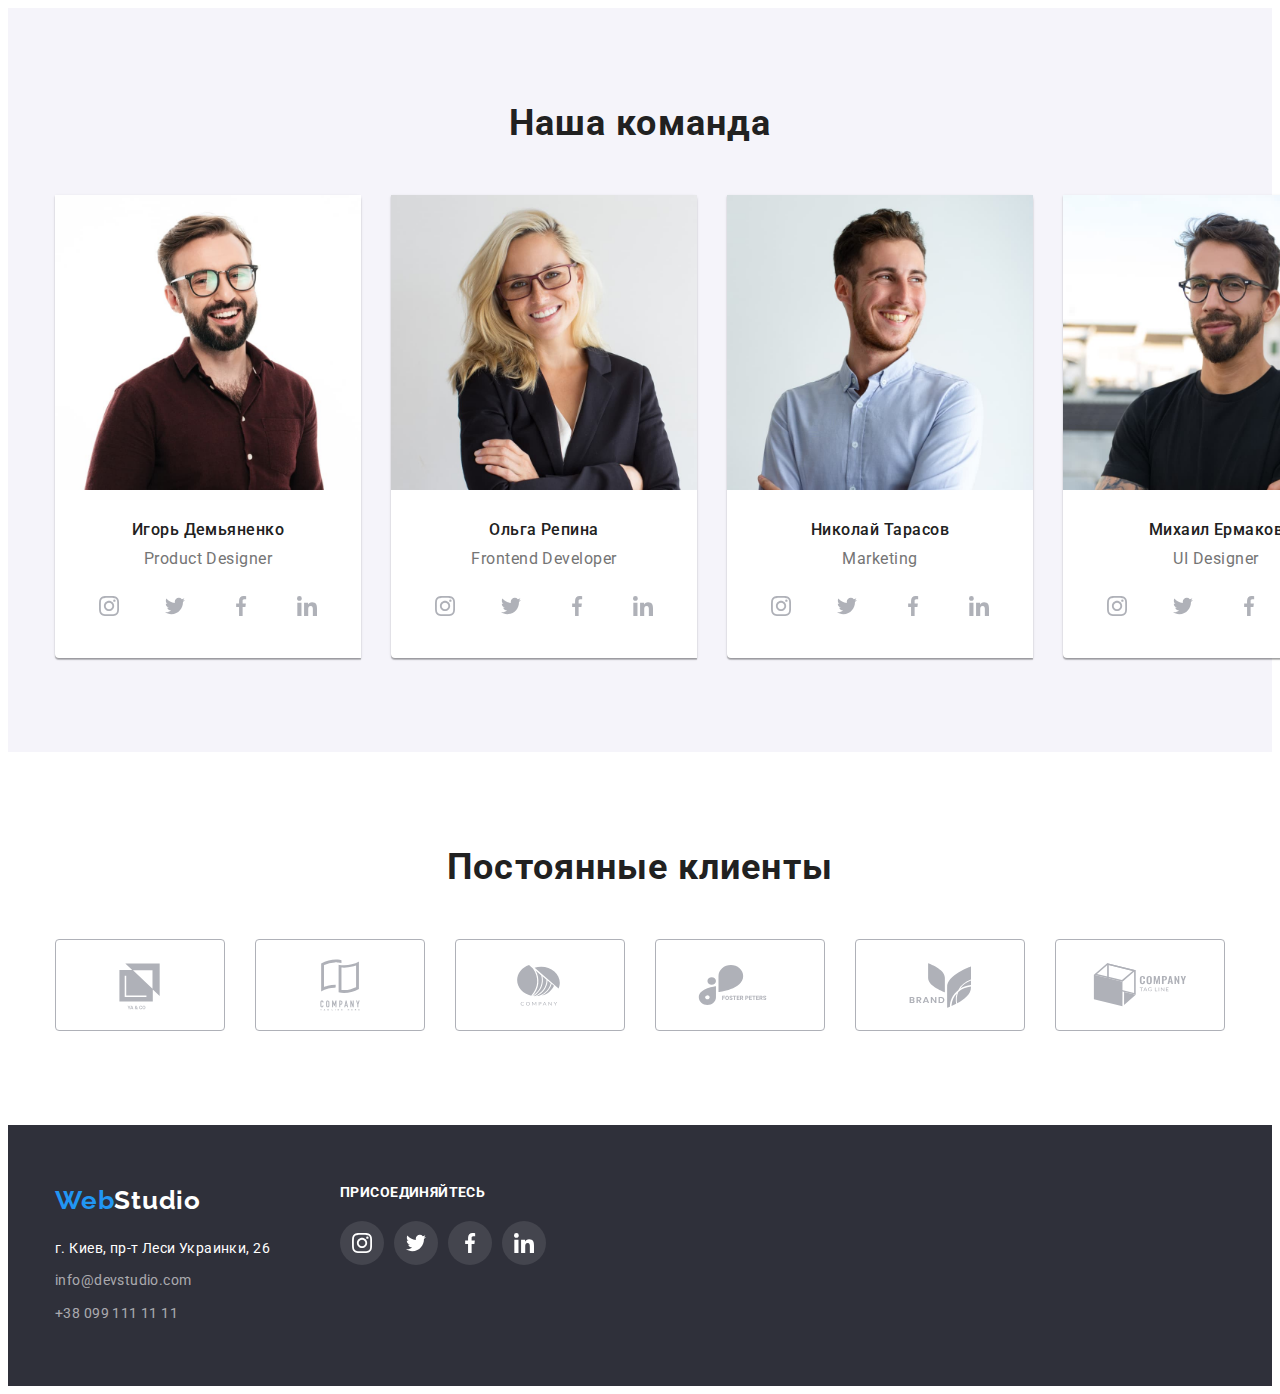
==== commit 410e5798: "сделал футер" ====
--- a/index.html
+++ b/index.html
@@ -116,13 +116,77 @@
                 <div class="team-txt">
                     <h3 class="team-title">Игорь Демьяненко</h3>
                 <p lang="en" class="team-post">Product Designer</p>
-                </div>
+                <div class="soc-card">
+                    <ul class="soc-btn">
+                        <li class="soc-unit">
+                            <a href="" class="soc-link">
+                                <svg class="soc-logo">
+                                    <use href="./images/sprite.svg#icon-instagram"></use>
+                                </svg>
+                            </a>
+                        </li>
+                        <li class="soc-unit">
+                            <a href="" class="soc-link">
+                                <svg class="soc-logo">
+                                    <use href="./images/sprite.svg#icon-twitter"></use>
+                                </svg>
+                            </a>
+                        </li>
+                        <li class="soc-unit">
+                            <a href="" class="soc-link">
+                                <svg class="soc-logo">
+                                    <use href="./images/sprite.svg#icon-facebook"></use>
+                                </svg>
+                            </a>
+                        </li>
+                        <li class="soc-unit">
+                            <a href="" class="soc-link">
+                                <svg class="soc-logo">
+                                    <use href="./images/sprite.svg#icon-linkedin"></use>
+                                </svg>
+                            </a>
+                        </li>
+                    </ul>
+                </div>
+            </div>
             </li>
             <li class="team-unit">
                 <img src="./images/frontend_developer.jpg" alt="Ольга Репина" width="370" />
                 <div class="team-txt">
                     <h3 class="team-title">Ольга Репина</h3>
                 <p lang="en" class="team-post">Frontend Developer</p>
+                <div class="soc-card">
+                    <ul class="soc-btn">
+                        <li class="soc-unit">
+                            <a href="" class="soc-link">
+                                <svg class="soc-logo">
+                                    <use href="./images/sprite.svg#icon-instagram"></use>
+                                </svg>
+                            </a>
+                        </li>
+                        <li class="soc-unit">
+                            <a href="" class="soc-link">
+                                <svg class="soc-logo">
+                                    <use href="./images/sprite.svg#icon-twitter"></use>
+                                </svg>
+                            </a>
+                        </li>
+                        <li class="soc-unit">
+                            <a href="" class="soc-link">
+                                <svg class="soc-logo">
+                                    <use href="./images/sprite.svg#icon-facebook"></use>
+                                </svg>
+                            </a>
+                        </li>
+                        <li class="soc-unit">
+                            <a href="" class="soc-link">
+                                <svg class="soc-logo">
+                                    <use href="./images/sprite.svg#icon-linkedin"></use>
+                                </svg>
+                            </a>
+                        </li>
+                    </ul>
+                </div>
                 </div>
             </li>
             <li class="team-unit">
@@ -130,6 +194,38 @@
                 <div class="team-txt">
                     <h3 class="team-title">Николай Тарасов</h3>
                 <p lang="en" class="team-post">Marketing</p>
+                <div class="soc-card">
+                    <ul class="soc-btn">
+                        <li class="soc-unit">
+                            <a href="" class="soc-link">
+                                <svg class="soc-logo">
+                                    <use href="./images/sprite.svg#icon-instagram"></use>
+                                </svg>
+                            </a>
+                        </li>
+                        <li class="soc-unit">
+                            <a href="" class="soc-link">
+                                <svg class="soc-logo">
+                                    <use href="./images/sprite.svg#icon-twitter"></use>
+                                </svg>
+                            </a>
+                        </li>
+                        <li class="soc-unit">
+                            <a href="" class="soc-link">
+                                <svg class="soc-logo">
+                                    <use href="./images/sprite.svg#icon-facebook"></use>
+                                </svg>
+                            </a>
+                        </li>
+                        <li class="soc-unit">
+                            <a href="" class="soc-link">
+                                <svg class="soc-logo">
+                                    <use href="./images/sprite.svg#icon-linkedin"></use>
+                                </svg>
+                            </a>
+                        </li>
+                    </ul>
+                </div>
                 </div>
             </li>
             <li class="team-unit">
@@ -137,6 +233,38 @@
                <div class="team-txt">
                     <h3 class="team-title">Михаил Ермаков</h3>
                 <p lang="en" class="team-post">UI Designer</p>
+                <div class="soc-card">
+                    <ul class="soc-btn">
+                        <li class="soc-unit">
+                            <a href="" class="soc-link">
+                                <svg class="soc-logo">
+                                    <use href="./images/sprite.svg#icon-instagram"></use>
+                                </svg>
+                            </a>
+                        </li>
+                        <li class="soc-unit">
+                            <a href="" class="soc-link">
+                                <svg class="soc-logo">
+                                    <use href="./images/sprite.svg#icon-twitter"></use>
+                                </svg>
+                            </a>
+                        </li>
+                        <li class="soc-unit">
+                            <a href="" class="soc-link">
+                                <svg class="soc-logo">
+                                    <use href="./images/sprite.svg#icon-facebook"></use>
+                                </svg>
+                            </a>
+                        </li>
+                        <li class="soc-unit">
+                            <a href="" class="soc-link">
+                                <svg class="soc-logo">
+                                    <use href="./images/sprite.svg#icon-linkedin"></use>
+                                </svg>
+                            </a>
+                        </li>
+                    </ul>
+                </div>
                </div>
             </li>
         </ul>
@@ -201,19 +329,54 @@
     </section>
 </main>
 <!-- footer -->
-<footer class="footer">
-    <div class="container">
-       <a href="./index.html" class="logo logo-f">Web<span class="logo-footer">Studio</span></a>
+<footer class="page-footer">
+    <div class="footer container">
+<div class="contacts-ft">
+        <a href="./index.html" class="logo logo-f">Web<span class="logo-footer">Studio</span></a>
         <address>
             <ul class="footer-info">
-                <li class="footer-item"><a href="https://goo.gl/maps/7974E7wmpm6zUWJ98"
-                        class="contacts-footer location">г. Киев, пр-т Леси
+                <li class="footer-item"><a href="https://goo.gl/maps/7974E7wmpm6zUWJ98" class="contacts-footer location">г.
+                        Киев, пр-т Леси
                         Украинки, 26</a>
                 </li>
                 <li class="footer-item"><a href="mailto:info@devstudio.com" class="contacts-footer">info@devstudio.com</a></li>
-                <li class="footer-item"><a href="tel:+380961111111" class="contacts-footer">096 111 11 11</a></li>
+                <li class="footer-item"><a href="tel:+380991111111" class="contacts-footer">+38 099 111 11 11</a></li>
             </ul>
         </address>
+</div>
+        <div class="soc-card-ft">
+            <h4 class="soc-title-ft">присоединяйтесь</h4>
+            <ul class="soc-btn-ft">
+                <li class="soc-unit-ft">
+                    <a href="" class="soc-link-ft">
+                        <svg class="soc-logo-ft">
+                            <use href="./images/sprite.svg#icon-instagram"></use>
+                        </svg>
+                    </a>
+                </li>
+                <li class="soc-unit-ft">
+                    <a href="" class="soc-link-ft">
+                        <svg class="soc-logo-ft">
+                            <use href="./images/sprite.svg#icon-twitter"></use>
+                        </svg>
+                    </a>
+                </li>
+                <li class="soc-unit-ft">
+                    <a href="" class="soc-link-ft">
+                        <svg class="soc-logo-ft">
+                            <use href="./images/sprite.svg#icon-facebook"></use>
+                        </svg>
+                    </a>
+                </li>
+                <li class="soc-unit-ft">
+                    <a href="" class="soc-link-ft">
+                        <svg class="soc-logo-ft">
+                            <use href="./images/sprite.svg#icon-linkedin"></use>
+                        </svg>
+                    </a>
+                </li>
+            </ul>
+        </div>
     </div>
 </footer>
 </body>
--- a/css/styles.css
+++ b/css/styles.css
@@ -3,6 +3,7 @@
   --secondary-background-color: #f5f4fa;
   --primary-text-color: #757575;
   --accent-color: #2196f3;
+  --fill-main: #afb1b8;
   --primary-font: "Roboto";
   --secondary-font: "Raleway";
 }
@@ -286,7 +287,7 @@
   background-color: var(--secondary-background-color);
 }
 .team-txt {
-  padding: 30px 0;
+  padding: 30px 32px;
 }
 
 .team {
@@ -296,6 +297,7 @@
 }
 
 .team-unit {
+  background: #fff;
   flex-basis: calc(100% / 4 - 30px);
   margin-left: 30px;
   box-shadow: 0px 1px 3px rgba(0, 0, 0, 0.12), 0px 1px 1px rgba(0, 0, 0, 0.14),
@@ -313,12 +315,53 @@
 }
 
 .team-post {
+  margin-bottom: 16px;
   text-align: center;
   color: var(--primary-text-color);
   font-size: 16px;
   line-height: 1.2;
   letter-spacing: 0.03em;
 }
+
+/* ===соцсети=== */
+.soc-btn {
+  display: flex;
+  justify-content: center;
+}
+.soc-unit {
+  display: flex;
+  justify-content: center;
+  margin-right: 22px;
+}
+.soc-unit:last-child {
+  margin-right: 0;
+}
+.soc-logo {
+  width: 20px;
+  height: 20px;
+  fill: var(--fill-main);
+}
+
+.soc-link {
+  background-color: #fff;
+  border-radius: 50%;
+  width: 44px;
+  height: 44px;
+  display: inline-flex;
+  justify-content: center;
+  align-items: center;
+}
+/* .класс-ссылки:hover .класс-иконки {
+  fill: нужный цвет; */
+
+.soc-link:hover,
+.soc-link:focus {
+  background-color: var(--accent-color);
+}
+.soc-link:hover .soc-logo,
+.soc-link:focus .soc-logo {
+  fill: #ffffff;
+}
 /* ============================================ */
 
 /* клиенты */
@@ -343,16 +386,14 @@
 .cl-logo {
   width: 106px;
   height: 60px;
-  fill: #afb1b8;
-}
-/* .класс-ссылки:hover .класс-иконки {
-  fill: нужный цвет; */
+  fill: var(--fill-main);
+}
 
 .cl-link {
   width: 170px;
   height: 92px;
   padding: 16px 32px;
-  border: 1px solid #afb1b8;
+  border: 1px solid var(--fill-main);
   border-radius: 4px;
 }
 
@@ -449,14 +490,19 @@
 
 /* ===футер=== */
 .footer {
+  display: flex;
+}
+.page-footer {
   background: #2f303a;
   padding: 60px 0;
 }
+
 .logo.logo-f {
   margin-bottom: 20px;
 }
 
 /* footer contacts  */
+
 .contacts-footer {
   font-size: 14px;
   line-height: 1.7;
@@ -479,4 +525,54 @@
 .footer-item:last-child {
   margin-bottom: 0;
 }
+/* ===соцсети=== футера */
+.soc-title-ft {
+  font-weight: 700;
+  font-size: 14px;
+  line-height: 1.14;
+  letter-spacing: 0.03em;
+  text-transform: uppercase;
+  color: #fff;
+  margin-bottom: 20px;
+}
+
+.soc-btn-ft {
+  display: flex;
+}
+.soc-card-ft {
+  margin-left: 70px;
+}
+.soc-unit-ft {
+  display: flex;
+  justify-content: center;
+  margin-right: 10px;
+}
+.soc-unit-ft:last-child {
+  margin-right: 0;
+}
+.soc-logo-ft {
+  width: 20px;
+  height: 20px;
+  fill: #fff;
+}
+
+.soc-link-ft {
+  background-color: rgba(255, 255, 255, 0.1);
+  border-radius: 50%;
+  width: 44px;
+  height: 44px;
+  display: inline-flex;
+  justify-content: center;
+  align-items: center;
+}
+
+.soc-link-ft:hover,
+.soc-link-ft:focus {
+  background-color: var(--accent-color);
+}
+.soc-link-ft:hover .soc-logo-ft,
+.soc-link-ft:focus .soc-logo-ft {
+  fill: #ffffff;
+}
+/* ==================================== */
 /* =================== end of css ================== */
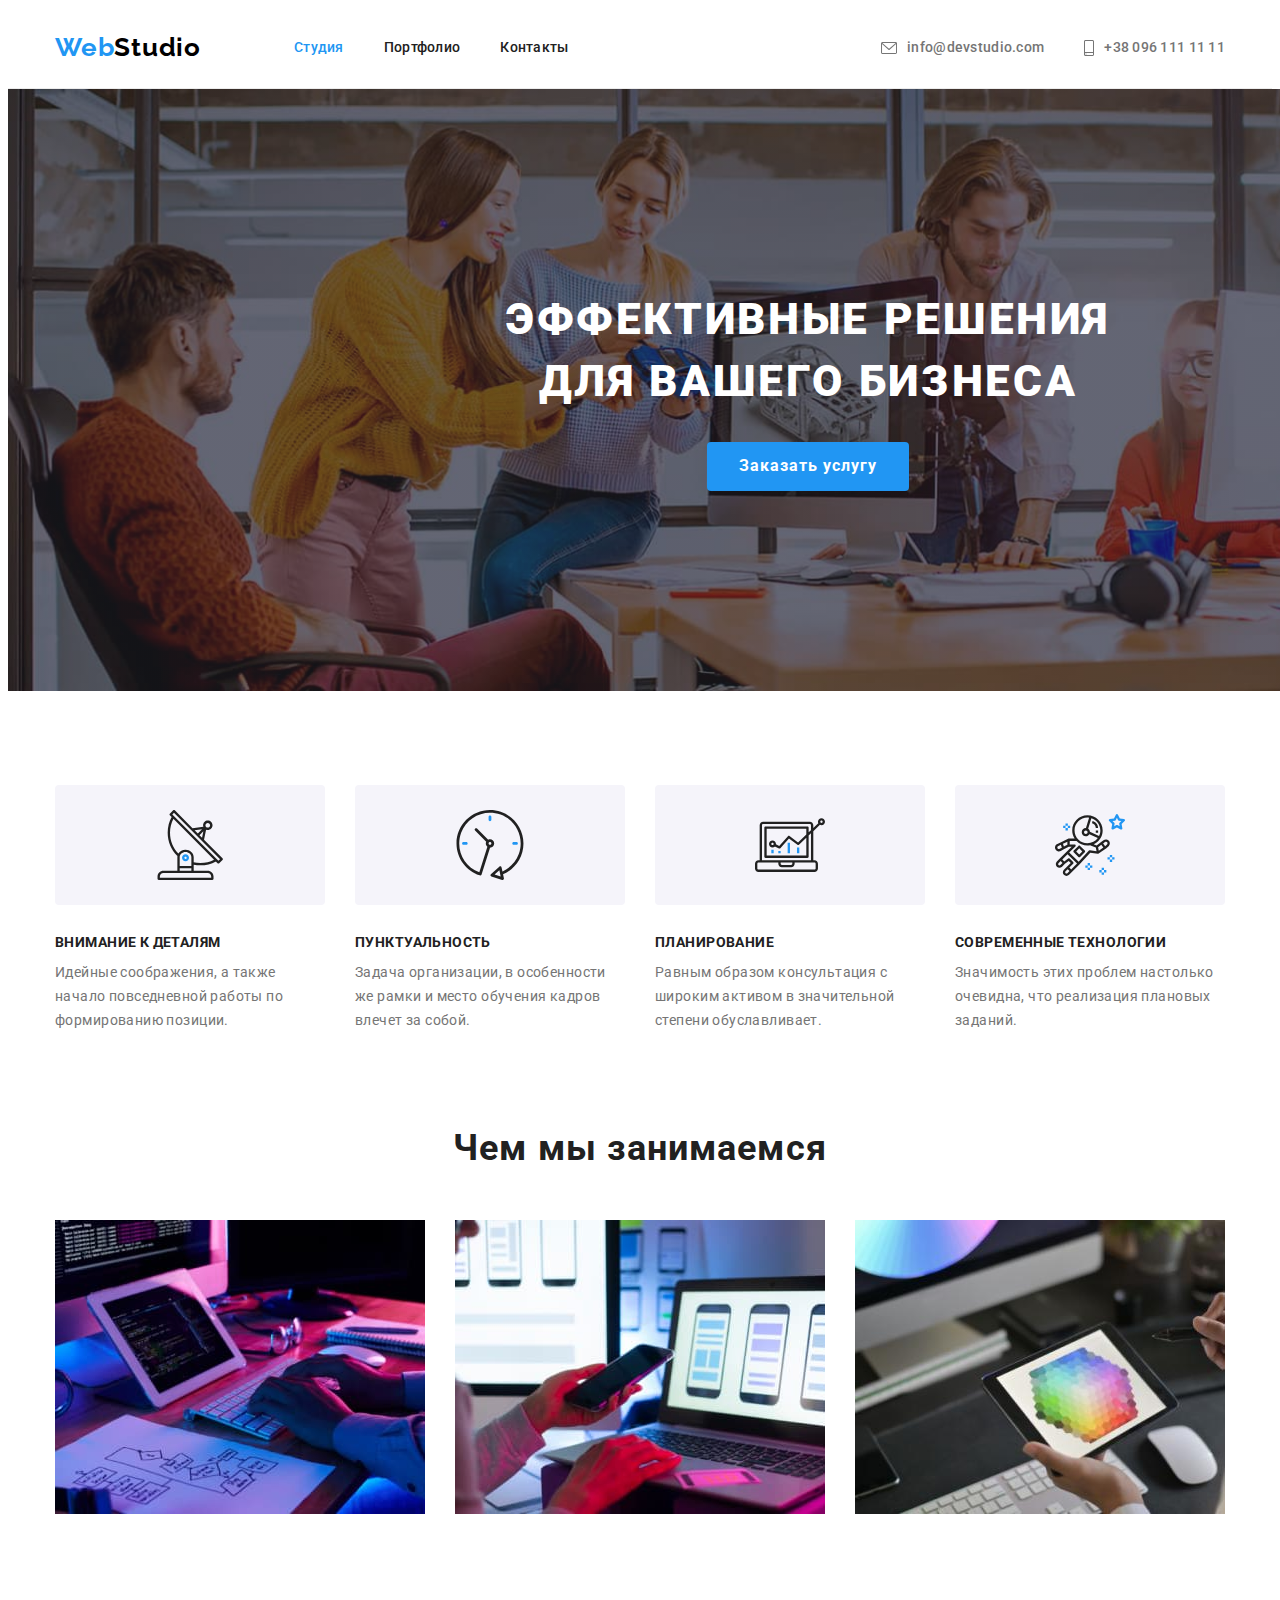
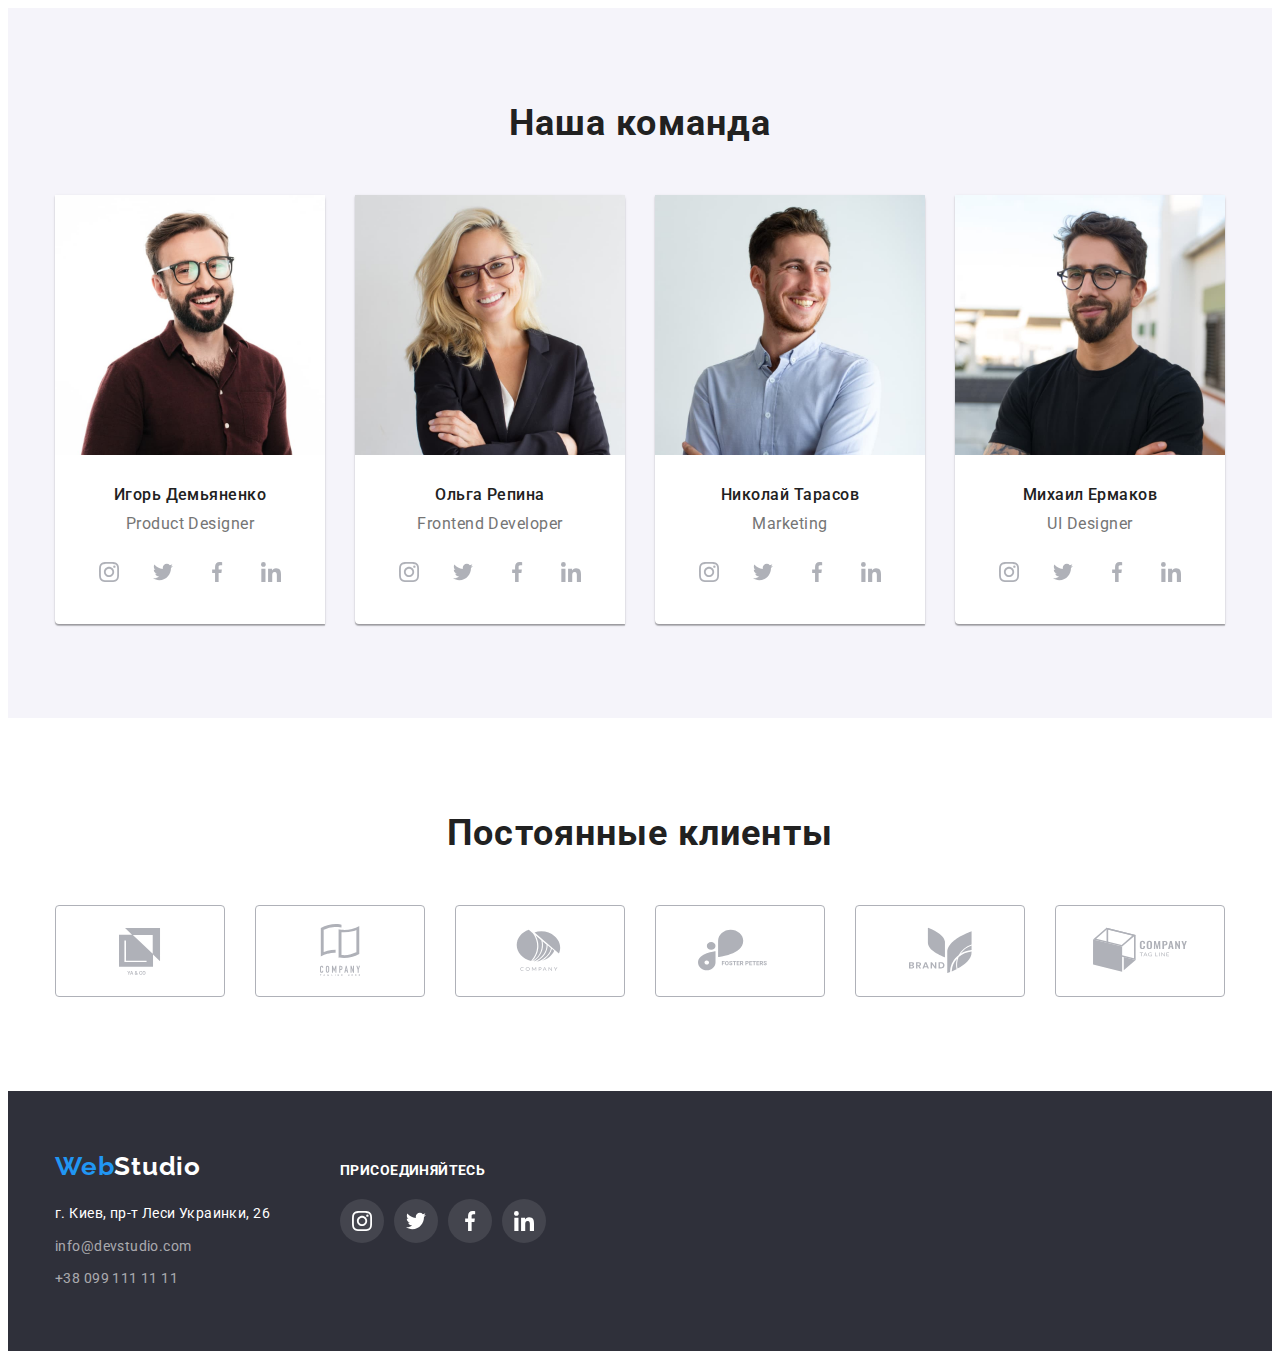
==== commit cbdd771a: "дз с правками" ====
--- a/index.html
+++ b/index.html
@@ -345,7 +345,7 @@
         </address>
 </div>
         <div class="soc-card-ft">
-            <h4 class="soc-title-ft">присоединяйтесь</h4>
+            <p class="soc-title-ft">присоединяйтесь</p>
             <ul class="soc-btn-ft">
                 <li class="soc-unit-ft">
                     <a href="" class="soc-link-ft">
--- a/css/styles.css
+++ b/css/styles.css
@@ -79,6 +79,7 @@
 }
 .contacts-ico {
   margin-right: 10px;
+  fill: var(--primary-text-color);
 }
 .contacts-header:hover .contacts-ico,
 .contacts-header:focus .contacts-ico {
@@ -174,6 +175,9 @@
   text-align: center;
   background-repeat: no-repeat;
   padding: 200px 0;
+  min-width: 1600px;
+  margin-right: auto;
+  margin-left: auto;
 }
 
 .hero-button {
@@ -287,7 +291,7 @@
   background-color: var(--secondary-background-color);
 }
 .team-txt {
-  padding: 30px 32px;
+  padding: 30px 0;
 }
 
 .team {
@@ -328,11 +332,13 @@
   display: flex;
   justify-content: center;
 }
+
 .soc-unit {
   display: flex;
   justify-content: center;
-  margin-right: 22px;
-}
+  margin-right: 10px;
+}
+
 .soc-unit:last-child {
   margin-right: 0;
 }
@@ -375,9 +381,6 @@
   justify-content: center;
   margin-right: 30px;
 }
-.cl-link {
-  display: flex;
-}
 
 .cl-unit:last-child {
   margin-right: 0;
@@ -390,9 +393,11 @@
 }
 
 .cl-link {
+  display: flex;
+  justify-content: center;
+  align-items: center;
   width: 170px;
   height: 92px;
-  padding: 16px 32px;
   border: 1px solid var(--fill-main);
   border-radius: 4px;
 }
@@ -420,7 +425,8 @@
 
 .button:hover,
 .button:focus {
-  color: var(--accent-color);
+  background-color: var(--accent-color);
+  color: #ffffff;
   box-shadow: 0px 1px 1px rgba(0, 0, 0, 0.12), 0px 4px 4px rgba(0, 0, 0, 0.06),
     1px 4px 6px rgba(0, 0, 0, 0.16);
 }
@@ -462,7 +468,11 @@
   margin-left: 30px;
   margin-top: 30px;
 }
-.item:hover {
+.port-link {
+  display: block;
+}
+.port-link:hover,
+.port-link:focus {
   box-shadow: 0px 1px 1px rgba(0, 0, 0, 0.12), 0px 4px 4px rgba(0, 0, 0, 0.06),
     1px 4px 6px rgba(0, 0, 0, 0.16);
 }
@@ -491,6 +501,7 @@
 /* ===футер=== */
 .footer {
   display: flex;
+  align-items: baseline;
 }
 .page-footer {
   background: #2f303a;
